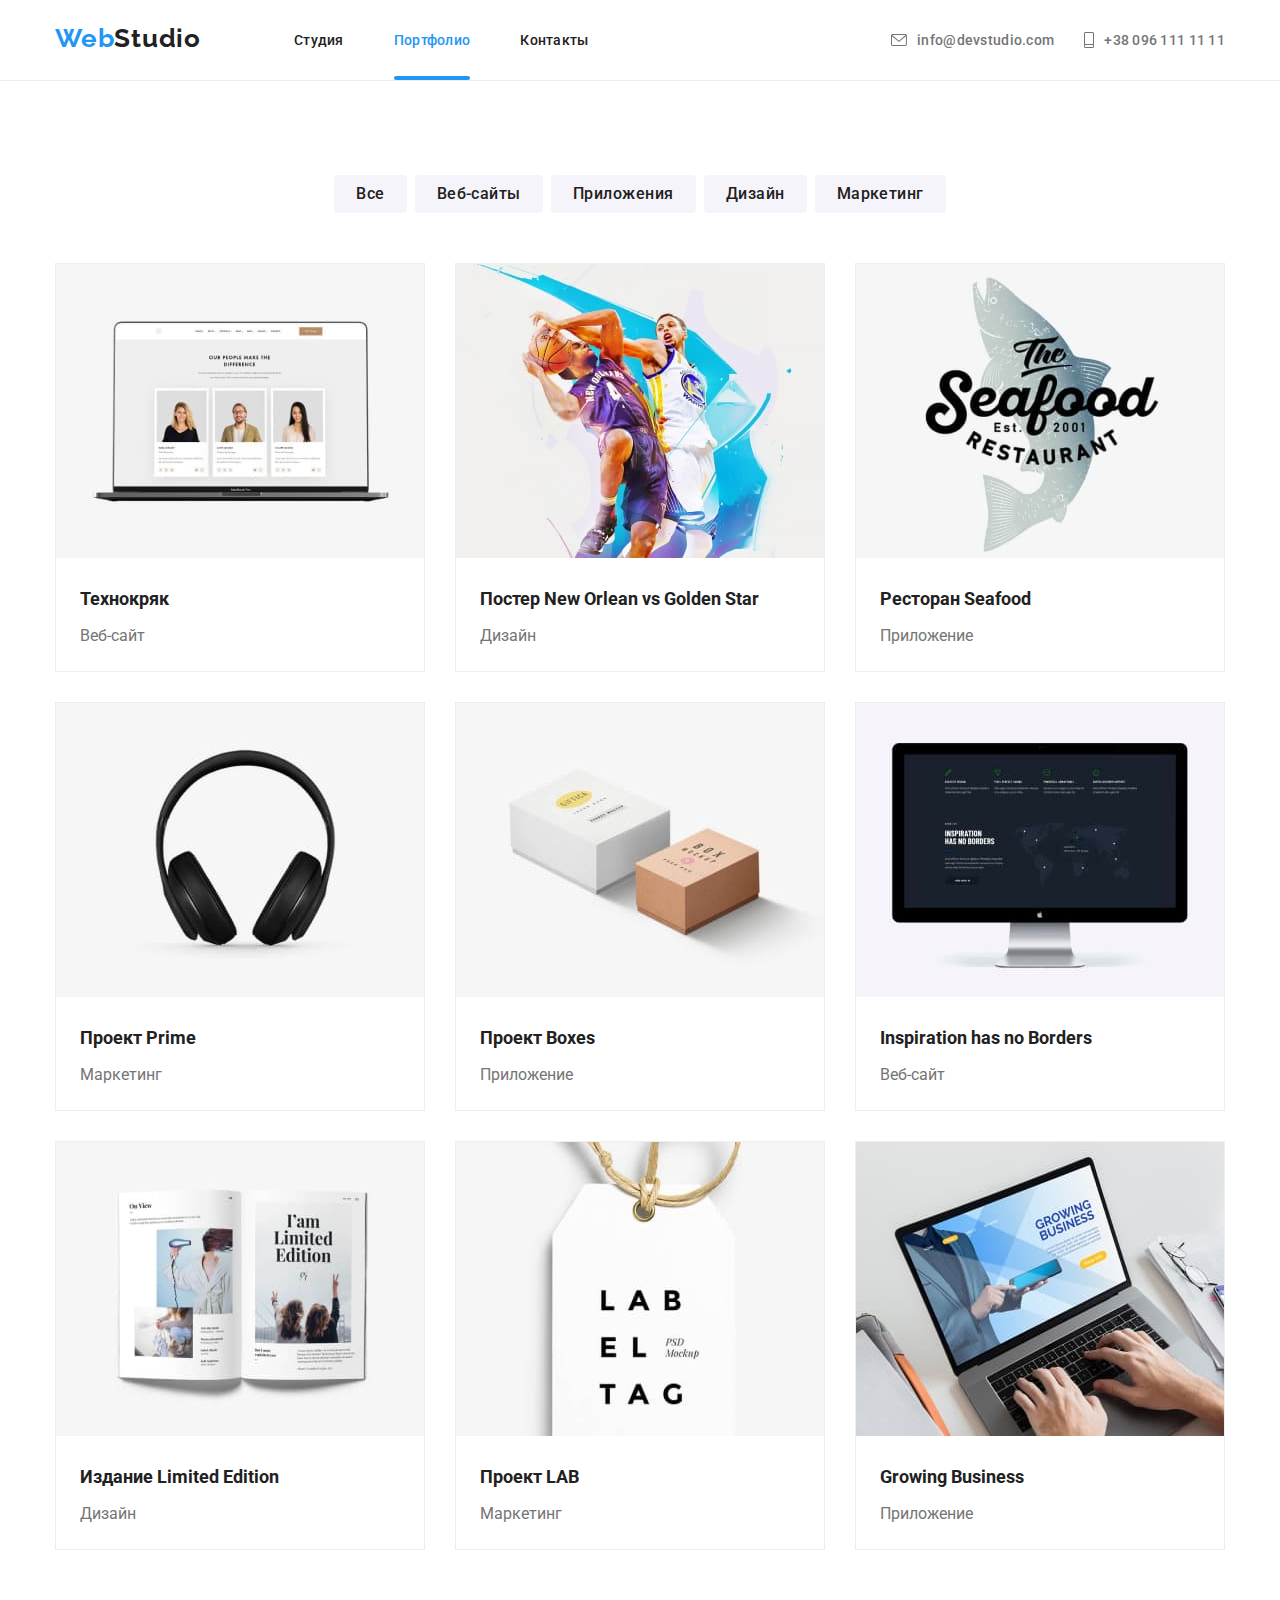
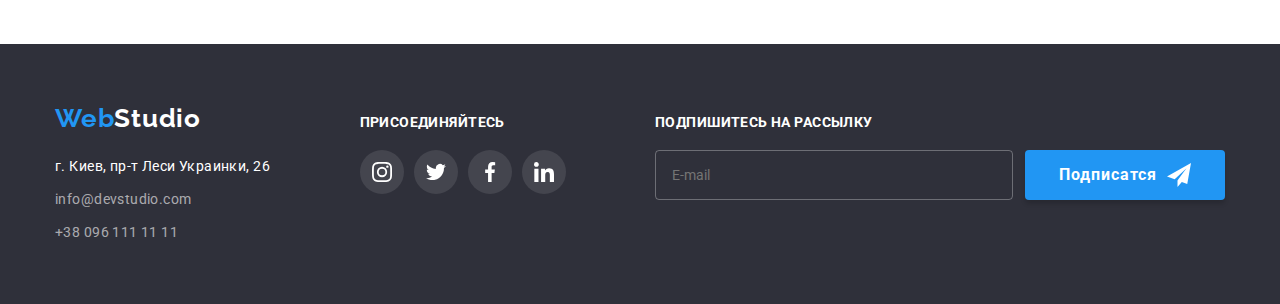
==== portfolio.html @ 7dc5dcf6 "добавлены файлы  предыдущего дз" ====
<!DOCTYPE html>
<html lang="ru">
  <head>
    <meta charset="UTF-8" />
    <meta name="viewport" content="width=device-width, initial-scale=1.0" />
    <title>Studia</title>
    <link
      rel="stylesheet"
      type="text/css"
      href="https://cdnjs.cloudflare.com/ajax/libs/modern-normalize/0.7.0/modern-normalize.min.css"
    />
    <link
      href="https://fonts.googleapis.com/css2?family=Raleway:wght@700&family=Roboto:wght@400;500;700;900&display=swap"
      rel="stylesheet"
    />
    <link rel="stylesheet" href="./css/main.min.css" />
  </head>

  <body>
    <!--Шапка-->
    <header class="page-header">
      <div class="conteiner flexbox">
        <nav class="navigation">
          <a href="./index.html" class="logo link"
            ><span class="logo__web">Web</span
            ><span class="logo__studio--black"></span>Studio</a
          >

          <ul class="list site-nav">
            <li class="site-nav__item">
              <a href="./index.html" class="site-nav__link link">Студия</a>
            </li>
            <li class="site-nav__item">
              <a href="./portfolio.html" class="site-nav__link link current"
                >Портфолио</a
              >
            </li>
            <li class="site-nav__item">
              <a href="" class="site-nav__link link">Контакты</a>
            </li>
          </ul>
        </nav>
        <ul class="list contacts">
          <li class="contacts__item email">
            <a href="mailto:info@devstudio.com" class="contacts__link link">
              <svg class="icon-email" width="16px" height="12px">
                <use href="./image/sprite.svg#icon-email"></use>
              </svg>
              info@devstudio.com</a
            >
          </li>
          <li class="contacts__item phone">
            <a href="tel:+380961111111" class="contacts__link link">
              <svg class="icon-phone" width="10px" height="16px">
                <use href="./image/sprite.svg#icon-phone"></use>
              </svg>
              +38 096 111 11 11</a
            >
          </li>
        </ul>
      </div>
    </header>

    <section class="our-projects">
      <div class="conteiner">
        <!--Кнопки сортировки проектов-->
        <ul class="list sort-btn">
          <li class="sort-btn__item">
            <button class="sort-btn__item-sort" type="button">Все</button>
          </li>
          <li class="sort-btn__item">
            <button class="sort-btn__item-sort" type="button">Веб-сайты</button>
          </li>
          <li class="sort-btn__item">
            <button class="sort-btn__item-sort" type="button">
              Приложения
            </button>
          </li>
          <li class="sort-btn__item">
            <button class="sort-btn__item-sort" type="button">Дизайн</button>
          </li>
          <li class="sort-btn__item">
            <button class="sort-btn__item-sort" type="button">Маркетинг</button>
          </li>
        </ul>

        <h1 class="visualy-hidden">Список проектов</h1>
        <!-- СКРЫТЬ -->

        <!-- Проекты-->
        <ul class="list projects">
          <li class="projects__item">
            <a href="" class="projects__link link">
              <div class="box">
                <img src="./image/tecnokrak.jpg" alt="Технокряк" width="370" />
                <div class="overlay">
                  <p>
                    Технокряк это современная площадка распространения
                    коронавируса. Компании используют эту платформу для
                    цифрового шпионажа и атак на защищённые сервера конкурентов.
                  </p>
                </div>
              </div>
              <div class="projects__text">
                <h3 class="projects__title">Технокряк</h3>
                <p class="projects__position">Веб-сайт</p>
              </div>
            </a>
          </li>

          <li class="projects__item">
            <a href="" class="projects__link link">
              <div class="box">
                <img
                  src="./image/new-orlean-poster.jpg"
                  alt="Постер New Orlean vs Golden Star"
                  width="370"
                />
                <div class="overlay">
                  <p>
                    Технокряк это современная площадка распространения
                    коронавируса. Компании используют эту платформу для
                    цифрового шпионажа и атак на защищённые сервера конкурентов.
                  </p>
                </div>
              </div>
              <div class="projects__text">
                <h3 class="projects__title">
                  Постер New Orlean vs Golden Star
                </h3>
                <p class="projects__position">Дизайн</p>
              </div>
            </a>
          </li>

          <li class="projects__item">
            <a href="" class="projects__link link">
              <div class="box">
                <img
                  src="./image/seafood.jpg"
                  alt="Ресторан Seafood"
                  width="370"
                />
                <div class="overlay">
                  <p>
                    Технокряк это современная площадка распространения
                    коронавируса. Компании используют эту платформу для
                    цифрового шпионажа и атак на защищённые сервера конкурентов.
                  </p>
                </div>
              </div>
              <div class="projects__text">
                <h3 class="projects__title">Ресторан Seafood</h3>
                <p class="projects__position">Приложение</p>
              </div>
            </a>
          </li>

          <li class="projects__item">
            <a href="" class="projects__link link">
              <div class="box">
                <img
                  src="./image/project-prime.jpg"
                  alt="Проект Prime"
                  width="370"
                />
                <div class="overlay">
                  <p>
                    Технокряк это современная площадка распространения
                    коронавируса. Компании используют эту платформу для
                    цифрового шпионажа и атак на защищённые сервера конкурентов.
                  </p>
                </div>
              </div>
              <div class="projects__text">
                <h3 class="projects__title">Проект Prime</h3>
                <p class="projects__position">Маркетинг</p>
              </div>
            </a>
          </li>

          <li class="projects__item">
            <a href="" class="projects__link link">
              <div class="box">
                <img
                  src="./image/project-boxes.jpg"
                  alt="Проект Boxes"
                  width="370"
                />
                <div class="overlay">
                  <p>
                    Технокряк это современная площадка распространения
                    коронавируса. Компании используют эту платформу для
                    цифрового шпионажа и атак на защищённые сервера конкурентов.
                  </p>
                </div>
              </div>
              <div class="projects__text">
                <h3 class="projects__title">Проект Boxes</h3>
                <p class="projects__position">Приложение</p>
              </div>
            </a>
          </li>

          <li class="projects__item">
            <a href="" class="projects__link link">
              <div class="box">
                <img
                  src="./image/web-site-no-borders.jpg"
                  alt="Inspiration has no Borders"
                  width="370"
                />
                <div class="overlay">
                  <p>
                    Технокряк это современная площадка распространения
                    коронавируса. Компании используют эту платформу для
                    цифрового шпионажа и атак на защищённые сервера конкурентов.
                  </p>
                </div>
              </div>
              <div class="projects__text">
                <h3 class="projects__title">Inspiration has no Borders</h3>
                <p class="projects__position">Веб-сайт</p>
              </div>
            </a>
          </li>

          <li class="projects__item">
            <a href="" class="projects__link link">
              <div class="box">
                <img
                  src="./image/limited-idition.jpg"
                  alt="Издание Limited Edition"
                  width="370"
                />
                <div class="overlay">
                  <p>
                    Технокряк это современная площадка распространения
                    коронавируса. Компании используют эту платформу для
                    цифрового шпионажа и атак на защищённые сервера конкурентов.
                  </p>
                </div>
              </div>
              <div class="projects__text">
                <h3 class="projects__title">Издание Limited Edition</h3>
                <p class="projects__position">Дизайн</p>
              </div>
            </a>
          </li>

          <li class="projects__item">
            <a href="" class="projects__link link">
              <div class="box">
                <img
                  src="./image/project-lab.jpg"
                  alt="Проект LAB"
                  width="370"
                />
                <div class="overlay">
                  <p>
                    Технокряк это современная площадка распространения
                    коронавируса. Компании используют эту платформу для
                    цифрового шпионажа и атак на защищённые сервера конкурентов.
                  </p>
                </div>
              </div>
              <div class="projects__text">
                <h3 class="projects__title">Проект LAB</h3>
                <p class="projects__position">Маркетинг</p>
              </div>
            </a>
          </li>

          <li class="projects__item">
            <a href="" class="projects__link link">
              <div class="box">
                <img
                  src="./image/growing-business.jpg"
                  alt="Growing Business"
                  width="370"
                />
                <div class="overlay">
                  <p>
                    Технокряк это современная площадка распространения
                    коронавируса. Компании используют эту платформу для
                    цифрового шпионажа и атак на защищённые сервера конкурентов.
                  </p>
                </div>
              </div>
              <div class="projects__text">
                <h3 class="projects__title">Growing Business</h3>
                <p class="projects__position">Приложение</p>
              </div>
            </a>
          </li>
        </ul>
      </div>
    </section>
    <!-- Подвал-->
    <footer class="page-footer">
      <div class="conteiner flexbox">
        <div class="footer-info">
          <a href="./index.html" class="logo link"
            ><span class="logo__web">Web</span
            ><span class="logo__studio--white">Studio</span></a
          >

          <address class="address">
            <span class="address__item">г. Киев, пр-т Леси Украинки, 26</span>
          </address>

          <ul class="list contacts--footer">
            <li class="contacts__item--footer email">
              <a
                href="mailto:info@devstudio.com"
                class="contacts__link--footer link"
              >
                info@devstudio.com</a
              >
            </li>
            <li class="contacts__item--footer phone">
              <a href="tel:+380961111111" class="contacts__link--footer link">
                +38 096 111 11 11</a
              >
            </li>
          </ul>
        </div>
        <div class="join-in">
          <p class="join-in__title">ПРИСОЕДИНЯЙТЕСЬ</p>
          <ul class="list social-networks--footer">
            <li class="social-networks__icon--footer">
              <a class="link social-networks__link--footer" href="">
                <svg class="network-icon--footer" width="20px" height="20px">
                  <use href="./image/sprite.svg#icon-instagram"></use>
                </svg>
              </a>
            </li>
            <li class="social-networks__icon--footer">
              <a class="link social-networks__link--footer" href="">
                <svg class="network-icon--footer" width="20px" height="20px">
                  <use href="./image/sprite.svg#icon-twitter"></use>
                </svg>
              </a>
            </li>
            <li class="social-networks__icon--footer">
              <a class="link social-networks__link--footer" href="">
                <svg class="network-icon--footer" width="20px" height="20px">
                  <use href="./image/sprite.svg#icon-facebook"></use>
                </svg>
              </a>
            </li>
            <li class="social-networks__icon--footer">
              <a class="link social-networks__link--footer" href="">
                <svg class="network-icon--footer" width="20px" height="20px">
                  <use href="./image/sprite.svg#icon-linkedin"></use>
                </svg>
              </a>
            </li>
          </ul>
        </div>
        <div class="subscribe">
          <label for="subscribe" class="subscribe__title"
            >ПОДПИШИТЕСЬ НА РАССЫЛКУ</label
          >
          <form class="subscribe__form" action="#">
            <input
              class="subscribe__input"
              type="email"
              name="mail"
              id="subscribe"
              placeholder="E-mail"
            />
            <button class="subscribe__btn">
              Подписатся
              <img
                class="subscribe__send-icon"
                src="./image/icon-send.svg"
                alt="Отправить"
              />
            </button>
          </form>
        </div>
      </div>
    </footer>
  </body>
</html>
---- css/main.min.css ----
body{color:#757575;font-family:Roboto;font-style:normal;font-weight:normal;font-size:14px}.list{list-style-type:none;margin:0px;padding:0px}.link{text-decoration:none;padding:0;margin:0}textarea{resize:none}.visualy-hidden{position:absolute;clip:rect(0 0 0 0);width:1px;height:1px;margin:-1px}.conteiner{margin:0 auto;padding:0 15px;width:1200px}.flexbox{display:flex}header{border-bottom:1px solid #ececec;background-color:#fff}.site-nav__item .current{color:#2196f3}.logo{margin-right:93px;padding-top:24px;padding-bottom:25px;color:#212121;font-family:Raleway;font-style:normal;font-weight:bold;font-size:26px;letter-spacing:0.03em}.logo__web{color:#2196f3}.logo__studio--black{color:#212121}.logo__studio--white{color:#fff}.navigation{display:flex;margin-right:auto}.site-nav{display:flex}.site-nav__item:not(:last-child){margin-right:50px}.site-nav__link{display:block;padding:32px 0px;color:#212121;font-style:normal;font-weight:500;font-size:14px;letter-spacing:0.02em;transition-property:color;transition-duration:250ms;transition-timing-function:cubic-bezier(0.4, 0, 0.2, 1)}.site-nav__link:hover,.site-nav__link:focus,.site-nav__link .logo:focus{color:#2196f3}.site-nav__item{position:relative}.site-nav .current::after{content:'';position:absolute;bottom:0;right:0;left:0;height:4px;border-radius:2px;background-color:#2196f3}.contacts{display:flex}.contacts__item:not(:last-child){margin-right:30px}.contacts__link{display:flex;align-items:center;padding:32px 0px;color:#757575;font-style:normal;font-weight:500;letter-spacing:0.02em;transition-property:color;transition-duration:250ms;transition-timing-function:cubic-bezier(0.4, 0, 0.2, 1)}.contacts__link:hover,.contacts__link:focus{color:#2196f3}.icon-phone{margin-right:10px;fill:#757575;transition-property:fill;transition-duration:250ms;transition-timing-function:cubic-bezier(0.4, 0, 0.2, 1)}.icon-email{margin-right:10px;fill:#757575;transition-property:fill;transition-duration:250ms;transition-timing-function:cubic-bezier(0.4, 0, 0.2, 1)}.email:hover .icon-email,.contacts__link:focus .icon-email{fill:#2196f3}.phone:hover .icon-phone,.contacts__link:focus .icon-phone{fill:#2196f3}.hero{display:flex;flex-direction:column;justify-content:center;align-items:center;text-align:center;height:600px;margin:0 auto;margin-bottom:94px;color:#fff;background-color:#2f303a;background-image:linear-gradient(rgba(47,48,58,0.4), rgba(47,48,58,0.4)),url(../image/backgraund.jpg);background-repeat:no-repeat;background-position:center;font-style:normal;font-weight:900;font-size:44px}.hero__title{margin:0px;margin-bottom:30px}.btn{display:inline-block;padding:10px 32px;border:0;box-shadow:0px 4px 4px rgba(0,0,0,0.15);border-radius:4px;color:#fff;background-color:#2196f3;font-style:normal;font-weight:bold;font-size:16px;line-height:30px;cursor:pointer}.features{display:flex;margin:0;padding:0}.features__item:not(:last-child){margin-right:30px}.features__title{margin:0;margin-bottom:10px;color:#212121;font-style:normal;font-weight:bold;font-size:14px}.features__text{margin:0px;width:270px}.features__item::before{display:block;content:'';margin-bottom:30px;height:120px;border-radius:4px;background-color:#f5f4fa;background-repeat:no-repeat;background-position:50% 50%;background-size:70px}.features__item:nth-child(1)::before{background-image:url(../image/antenna.svg)}.features__item:nth-child(2)::before{background-image:url(../image/clock.svg)}.features__item:nth-child(3)::before{background-image:url(../image/astronaut.svg)}.features__item:nth-child(4)::before{background-image:url(../image/diagram.svg)}.doing{padding:94px 0px;justify-content:center}.doing__list{display:flex}.doing__title{margin:0px;margin-bottom:50px;text-align:center;color:#212121;font-style:normal;font-weight:bold;font-size:36px}.doing__item:not(:last-child){margin-right:30px}.doing__item{position:relative}.doing__list div{position:absolute;margin:0;display:flex;align-items:center;justify-content:center;width:100%;height:70px;bottom:3px;background-color:rgba(47,48,58,0.8)}.doing__text{padding:0;margin:0;color:#fff;font-weight:bold;font-size:14px;line-height:16px;letter-spacing:0.03em}.our-team{padding:94px 0px;background-color:#f5f4fa}.our-team__list{display:flex}.our-team__item:not(:last-child){margin-right:30px}.our-team__title{margin:0;margin-bottom:50px;text-align:center;color:#212121;font-style:normal;font-weight:bold;font-size:36px}.team-name{color:#212121;font-style:normal;font-weight:500;font-size:16px}.our-team__item{width:270px;box-shadow:0px 1px 3px rgba(0,0,0,0.12),0px 1px 1px rgba(0,0,0,0.14),0px 2px 1px rgba(0,0,0,0.2);border-radius:0px 0px 4px 4px}.our-team__name{margin:0;margin-top:30px;text-align:center;color:#212121;font-family:Roboto;font-style:normal;font-weight:500;font-size:16px}.our-team__item .position{margin:0;margin-top:10px;margin-bottom:16px;text-align:center;font-style:normal;font-weight:normal;font-size:16px}.social-networks{display:flex;justify-content:center;padding:0;margin:0;margin-bottom:30px}.social-networks__link{display:flex;align-items:center;justify-content:center;padding:0;margin:0;width:44px;height:44px;border-radius:50%;fill:#afb1b8;transition-property:all;transition-duration:250ms;transition-timing-function:cubic-bezier(0.4, 0, 0.2, 1)}.social-networks__link:hover,.social-networks__link:focus{background-color:#2196f3}.social-networks__icon:not(:last-child){margin-right:10px}.network-icon{display:flex;align-items:center}.social-networks__link:hover .network-icon,.social-networks__link:focus .network-icon{fill:#fff;transition-property:all;transition-duration:250ms;transition-timing-function:cubic-bezier(0.4, 0, 0.2, 1)}.our-clients{padding:94px 0px}.our-clients__title{margin:0;margin-bottom:50px;text-align:center;color:#212121;font-style:normal;font-weight:bold;font-size:36px}.our-clients__link{display:flex;align-items:center;justify-content:center;padding:0;margin:0;width:170px;height:90px;border:1px solid #afb1b8;border-radius:4px;transition-property:all;transition-duration:250ms;transition-timing-function:cubic-bezier(0.4, 0, 0.2, 1)}.our-clients__link:hover,.our-clients__link:focus{border-color:#2196f3}.our-clients__item:not(:last-child){margin-right:30px}.our-clients__icon{fill:#afb1b8;transition-property:fill;transition-duration:250ms;transition-timing-function:cubic-bezier(0.4, 0, 0.2, 1)}.our-clients__link:hover .our-clients__icon,.our-clients__link:focus .our-clients__icon{fill:#2196f3}footer{padding:0;padding-top:60px;padding-bottom:60px;background-color:#2f303a}.footer-info{align-self:baseline}.page-footer .conteiner .logo{padding:0;margin:0}.address{margin-top:20px}.address__item{display:inline-block;padding:0;margin:0;color:#fff;line-height:24px;letter-spacing:0.03em}.address{margin-top:20px}.address__item{display:inline-block;padding:0;margin:0;color:#fff;font-style:normal;line-height:24px;letter-spacing:0.03em}.contacts--footer{margin-top:9px}.contacts__item--footer:not(:first-child){margin-top:9px}.contacts__link--footer{display:inline-block;color:rgba(255,255,255,0.6);font-size:14px;line-height:24px;letter-spacing:0.03em;transition-property:color;transition-duration:250ms;transition-timing-function:cubic-bezier(0.4, 0, 0.2, 1)}.contacts__link--footer:hover,.contacts__link--footer:focus{color:#2196f3}footer .join-in{padding:0;margin:0;align-self:baseline;margin-left:auto;margin-right:auto}.join-in__title{padding:0;margin:0;margin-bottom:20px;color:#fff;font-family:Roboto;font-style:normal;font-weight:bold;font-size:14px;line-height:16px;letter-spacing:0.03em;text-transform:uppercase}.social-networks--footer{display:flex;padding:0;margin:0}.network-icon--footer{fill:#fff}.social-networks__icon--footer:not(:last-child){margin-right:10px}.social-networks__link--footer{display:flex;align-items:center;justify-content:center;padding:0;margin:0;width:44px;height:44px;border-radius:50%;background-color:rgba(255,255,255,0.1);transition-property:all;transition-duration:250ms;transition-timing-function:cubic-bezier(0.4, 0, 0.2, 1)}.social-networks__link--footer:hover,.social-networks__link--footer:focus{background-color:#2196f3}.subscribe{padding:0;margin:0;align-self:baseline}.subscribe__title{display:inline-block;padding:0;margin:0;margin-bottom:20px;color:#fff;font-family:Roboto;font-style:normal;font-weight:bold;font-size:14px;line-height:16px;letter-spacing:0.03em;text-transform:uppercase}.subscribe__form{display:flex;padding:0;margin:0}.subscribe__input::placeholder{margin-left:16px}.subscribe__input{padding-left:16px;width:358px;height:50px;border:1px solid rgba(255,255,255,0.3);box-sizing:border-box;border-radius:4px;background:transparent;color:#fff}.subscribe__btn{display:flex;align-items:center;justify-content:center;margin-left:12px;width:200px;height:50px;box-shadow:0px 4px 4px rgba(0,0,0,0.15);border:0;border-radius:4px;background:#2196f3;color:#fff;font-style:normal;font-weight:bold;font-size:16px;line-height:30px;letter-spacing:0.06em;cursor:pointer}.subscribe__send-icon{padding:0;margin:0;margin-left:10px;width:24px;height:24px;fill:#fff}.backdrop{position:fixed;top:0;left:0;width:100%;height:100%;background-color:rgba(0,0,0,0.7);opacity:1;transition:opacity 250ms cubic-bezier(0.4, 0, 0.2, 1)}.is-hidden{opacity:0;pointer-events:none}.modal{position:absolute;top:50%;left:50%;width:528px;height:581px;background-color:#fff;transform:translate(-50%, -50%) scale(1);transition:transform 250ms cubic-bezier(0.4, 0, 0.2, 1)}.modal__closebtn{position:absolute;top:8px;right:8px;width:30px;height:30px;border:1px solid rgba(0,0,0,0.1);border-radius:50%;fill:#212121;background-color:#fff;cursor:pointer;transition:all 250ms cubic-bezier(0.4, 0, 0.2, 1)}.modal__closebtn:hover{color:#2196f3}.form{padding:40px;margin-right:auto;margin-left:auto;text-align:center}.form__title{text-align:center;padding:0;margin:0;color:#212121;font-weight:bold;font-size:20px;line-height:23px;letter-spacing:0.03em}.form-field{position:relative;text-align:left}.form-field__label{display:inline-block;margin-top:10px;margin-bottom:4px;font-size:12px;line-height:14px;letter-spacing:0.01em}.form-field__input{width:100%;height:40px;padding-left:42px;border:1px solid rgba(33,33,33,0.2);border-radius:4px;background-color:transparent;font-size:16px;transition:all 250ms cubic-bezier(0.4, 0, 0.2, 1)}.form-icon{position:absolute;bottom:calc(50% - 21px);left:14px;transition:all 250ms cubic-bezier(0.4, 0, 0.2, 1)}.form-field__input:focus{border-color:#2196f3;outline:none}.form-field__input:focus+.form-icon{fill:#2196f3}.comment{height:120px;width:100%;padding:12px 16px;font-size:14px;line-height:16px;letter-spacing:0.01em}.comment::placeholder{color:rgba(117,117,117,0.5)}.comment:focus{outline:none}.checkbox-field{margin-top:20px;display:flex;justify-content:center}.checkbox{display:inline-block;cursor:pointer}.checkbox-field__icon{display:inline-block;width:16px;height:15px;margin-right:7px;border:solid 2px #212121;border-radius:2px;cursor:pointer}.checkbox:checked+.checkbox-field__icon{background-image:url(../image/icon-check.svg);background-color:#2196f3;border-color:#2196f3;background-size:contain;background-origin:border-box}.checkbox-field__text{display:flex;align-items:center;color:#757575;font-size:14px;letter-spacing:0.03em;cursor:pointer}.checkbox__link{border-bottom:solid 1px #2196f3;margin-left:5px;color:#2196f3;line-height:0.85}.modal__btn-submit{margin-top:30px;margin-left:auto;margin-right:auto}.our-projects{margin:0px auto;padding:94px 0px}.sort-btn{justify-content:center;display:flex}.sort-btn__item-sort{padding:6px 22px;display:inline-block;border:0;border-radius:4px;color:#212121;background-color:#f5f4fa;cursor:pointer;font-style:normal;font-weight:500;font-size:16px;line-height:26px;letter-spacing:0.03em;transition-property:all;transition-duration:250ms;transition-timing-function:cubic-bezier(0.4, 0, 0.2, 1)}.sort-btn__item-sort:hover,.sort-btn__item-sort:focus{box-shadow:0px 3px 1px rgba(0,0,0,0.1),0px 1px 2px rgba(0,0,0,0.08),0px 2px 2px rgba(0,0,0,0.12);border-radius:4px;outline:none;color:#fff;background-color:#2196f3}.sort-btn__item:not(:last-child){margin-right:8px}.projects{display:flex;flex-wrap:wrap;margin-top:50px}.projects .box{position:relative;overflow:hidden}.projects__item{display:block;margin-right:30px;margin-bottom:30px;max-width:370px;border:1px solid #eeeeee;transition-property:all;transition-duration:250ms;transition-timing-function:cubic-bezier(0.4, 0, 0.2, 1)}.projects__item:hover{box-shadow:0px 1px 1px rgba(0,0,0,0.12),0px 4px 4px rgba(0,0,0,0.06),1px 4px 6px rgba(0,0,0,0.16)}.projects__item:nth-child(3n){margin-right:0px}.projects__item:nth-last-child(-n+3){margin-bottom:0}.projects__item:hover .overlay,.projects__item:focus .overlay{transform:translatey(0)}.projects__title{margin:0;margin-bottom:4px;color:#212121;font-style:normal;font-weight:bold;font-size:18px;line-height:36px}.projects__position{margin:0;color:#757575;font-style:normal;font-weight:normal;font-size:16px;line-height:30px}.projects__text{padding-top:20px;padding-bottom:20px;padding-left:24px}.overlay{position:absolute;display:flex;align-items:center;padding:0 24px;top:0;left:0;width:100%;height:100%;background-color:rgba(33,150,243,0.9);transform:translatey(100%);transition-property:all;transition-duration:250ms;transition-timing-function:cubic-bezier(0.4, 0, 0.2, 1)}.overlay>p{display:flex;padding:0;margin:0;color:#fff;font-style:normal;font-weight:normal;font-size:18px;line-height:28px;letter-spacing:0.03em}.overlay code{display:inline-block;padding:2px 4px;border-radius:2px;background-color:#fff;color:#2a2a2a}
/*# sourceMappingURL=main.min.css.map */
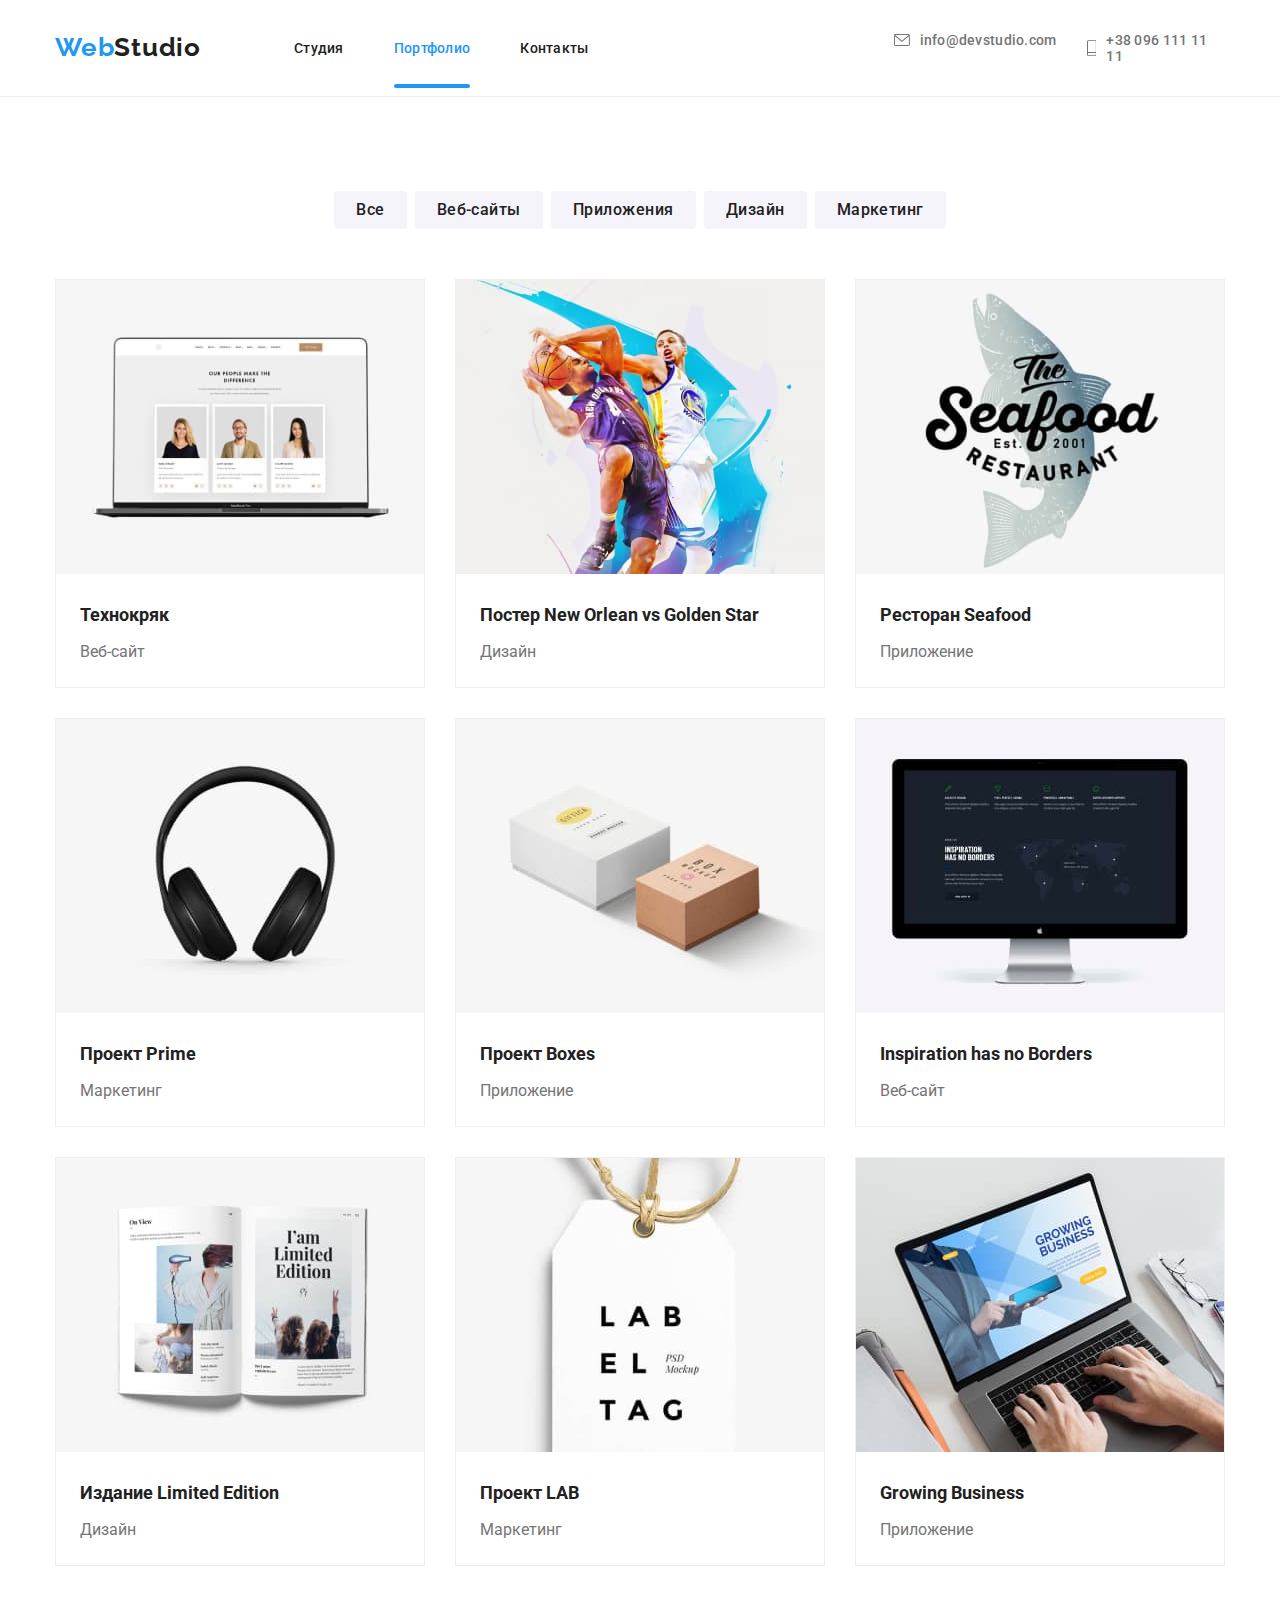
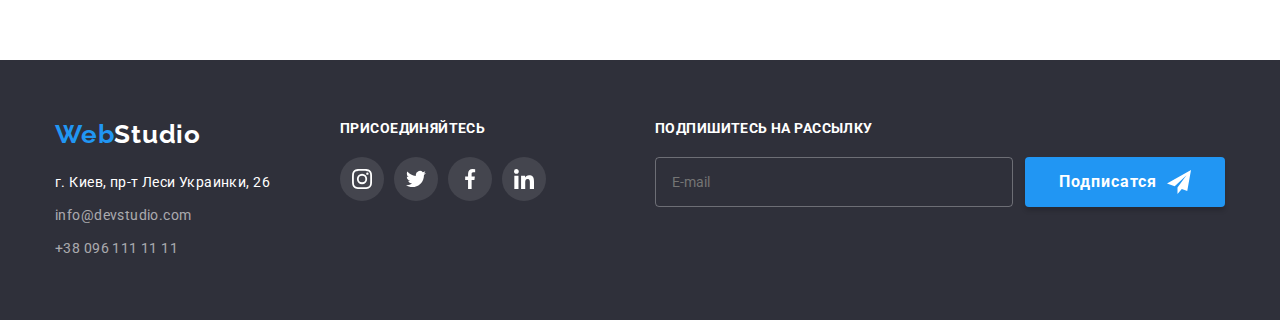
==== commit 215a47ae: "адаптиваная верстка" ====
--- a/portfolio.html
+++ b/portfolio.html
@@ -18,46 +18,68 @@
 
   <body>
     <!--Шапка-->
-    <header class="page-header">
-      <div class="conteiner flexbox">
-        <nav class="navigation">
-          <a href="./index.html" class="logo link"
-            ><span class="logo__web">Web</span
-            ><span class="logo__studio--black"></span>Studio</a
+    <header class="">
+      <div class="conteiner page-header">
+        <a href="./index.html" class="logo link"
+          ><span class="logo__web">Web</span
+          ><span class="logo__studio--black"></span>Studio</a
+        >
+        <button
+          type="button"
+          class="menu-button is-open"
+          aria-expanded="false"
+          data-menu-button
+        >
+          <svg
+            width="40"
+            height="40"
+            aria-label="Переключатель мобильного меню"
           >
-
-          <ul class="list site-nav">
-            <li class="site-nav__item">
-              <a href="./index.html" class="site-nav__link link">Студия</a>
-            </li>
-            <li class="site-nav__item">
-              <a href="./portfolio.html" class="site-nav__link link current"
-                >Портфолио</a
+            <use
+              class="icon-close"
+              href="./image/sprite.svg#icon-close-menu"
+            ></use>
+            <use
+              class="icon-menu"
+              href="./image/sprite.svg#icon-menu-btn"
+            ></use>
+          </svg>
+        </button>
+        <div class="menu-nav is-open" data-menu>
+          <nav class="navigation">
+            <ul class="list site-nav">
+              <li class="site-nav__item">
+                <a href="./index.html" class="site-nav__link link">Студия</a>
+              </li>
+              <li class="site-nav__item">
+                <a href="./portfolio.html" class="site-nav__link link current"
+                  >Портфолио</a
+                >
+              </li>
+              <li class="site-nav__item">
+                <a href="" class="site-nav__link link">Контакты</a>
+              </li>
+            </ul>
+          </nav>
+          <ul class="list contacts">
+            <li class="contacts__item email">
+              <a href="mailto:info@devstudio.com" class="contacts__link link">
+                <svg class="icon-email">
+                  <use href="./image/sprite.svg#icon-email"></use>
+                </svg>
+                info@devstudio.com</a
               >
             </li>
-            <li class="site-nav__item">
-              <a href="" class="site-nav__link link">Контакты</a>
+            <li class="contacts__item phone">
+              <a href="tel:+380961111111" class="contacts__link link">
+                <svg class="icon-phone">
+                  <use href="./image/sprite.svg#icon-phone"></use>
+                </svg>
+                +38 096 111 11 11</a
+              >
             </li>
           </ul>
-        </nav>
-        <ul class="list contacts">
-          <li class="contacts__item email">
-            <a href="mailto:info@devstudio.com" class="contacts__link link">
-              <svg class="icon-email" width="16px" height="12px">
-                <use href="./image/sprite.svg#icon-email"></use>
-              </svg>
-              info@devstudio.com</a
-            >
-          </li>
-          <li class="contacts__item phone">
-            <a href="tel:+380961111111" class="contacts__link link">
-              <svg class="icon-phone" width="10px" height="16px">
-                <use href="./image/sprite.svg#icon-phone"></use>
-              </svg>
-              +38 096 111 11 11</a
-            >
-          </li>
-        </ul>
+        </div>
       </div>
     </header>
 
@@ -298,70 +320,70 @@
     </section>
     <!-- Подвал-->
     <footer class="page-footer">
-      <div class="conteiner flexbox">
-        <div class="footer-info">
-          <a href="./index.html" class="logo link"
-            ><span class="logo__web">Web</span
-            ><span class="logo__studio--white">Studio</span></a
-          >
-
-          <address class="address">
-            <span class="address__item">г. Киев, пр-т Леси Украинки, 26</span>
-          </address>
-
-          <ul class="list contacts--footer">
-            <li class="contacts__item--footer email">
-              <a
-                href="mailto:info@devstudio.com"
-                class="contacts__link--footer link"
-              >
-                info@devstudio.com</a
-              >
-            </li>
-            <li class="contacts__item--footer phone">
-              <a href="tel:+380961111111" class="contacts__link--footer link">
-                +38 096 111 11 11</a
-              >
-            </li>
-          </ul>
-        </div>
-        <div class="join-in">
-          <p class="join-in__title">ПРИСОЕДИНЯЙТЕСЬ</p>
-          <ul class="list social-networks--footer">
-            <li class="social-networks__icon--footer">
-              <a class="link social-networks__link--footer" href="">
-                <svg class="network-icon--footer" width="20px" height="20px">
-                  <use href="./image/sprite.svg#icon-instagram"></use>
-                </svg>
-              </a>
-            </li>
-            <li class="social-networks__icon--footer">
-              <a class="link social-networks__link--footer" href="">
-                <svg class="network-icon--footer" width="20px" height="20px">
-                  <use href="./image/sprite.svg#icon-twitter"></use>
-                </svg>
-              </a>
-            </li>
-            <li class="social-networks__icon--footer">
-              <a class="link social-networks__link--footer" href="">
-                <svg class="network-icon--footer" width="20px" height="20px">
-                  <use href="./image/sprite.svg#icon-facebook"></use>
-                </svg>
-              </a>
-            </li>
-            <li class="social-networks__icon--footer">
-              <a class="link social-networks__link--footer" href="">
-                <svg class="network-icon--footer" width="20px" height="20px">
-                  <use href="./image/sprite.svg#icon-linkedin"></use>
-                </svg>
-              </a>
-            </li>
-          </ul>
+      <div class="conteiner footer">
+        <div class="flexbox-footer">
+          <div class="footer-info">
+            <a href="./index.html" class="logo link"
+              ><span class="logo__web">Web</span
+              ><span class="logo__studio--white">Studio</span></a
+            >
+
+            <address class="address">
+              <span class="address__item">г. Киев, пр-т Леси Украинки, 26</span>
+            </address>
+
+            <ul class="list contacts--footer">
+              <li class="contacts__item--footer email">
+                <a
+                  href="mailto:info@devstudio.com"
+                  class="contacts__link--footer link"
+                >
+                  info@devstudio.com</a
+                >
+              </li>
+              <li class="contacts__item--footer phone">
+                <a href="tel:+380961111111" class="contacts__link--footer link">
+                  +38 096 111 11 11</a
+                >
+              </li>
+            </ul>
+          </div>
+          <div class="join-in">
+            <p class="join-in__title">ПРИСОЕДИНЯЙТЕСЬ</p>
+            <ul class="list social-networks--footer">
+              <li class="social-networks__icon--footer">
+                <a class="link social-networks__link--footer" href="">
+                  <svg class="network-icon--footer" width="20px" height="20px">
+                    <use href="./image/sprite.svg#icon-instagram"></use>
+                  </svg>
+                </a>
+              </li>
+              <li class="social-networks__icon--footer">
+                <a class="link social-networks__link--footer" href="">
+                  <svg class="network-icon--footer" width="20px" height="20px">
+                    <use href="./image/sprite.svg#icon-twitter"></use>
+                  </svg>
+                </a>
+              </li>
+              <li class="social-networks__icon--footer">
+                <a class="link social-networks__link--footer" href="">
+                  <svg class="network-icon--footer" width="20px" height="20px">
+                    <use href="./image/sprite.svg#icon-facebook"></use>
+                  </svg>
+                </a>
+              </li>
+              <li class="social-networks__icon--footer">
+                <a class="link social-networks__link--footer" href="">
+                  <svg class="network-icon--footer" width="20px" height="20px">
+                    <use href="./image/sprite.svg#icon-linkedin"></use>
+                  </svg>
+                </a>
+              </li>
+            </ul>
+          </div>
         </div>
         <div class="subscribe">
-          <label for="subscribe" class="subscribe__title"
-            >ПОДПИШИТЕСЬ НА РАССЫЛКУ</label
-          >
+          <p class="subscribe__title">ПОДПИШИТЕСЬ НА РАССЫЛКУ</p>
           <form class="subscribe__form" action="#">
             <input
               class="subscribe__input"
@@ -382,5 +404,6 @@
         </div>
       </div>
     </footer>
+    <script src="./js/menu.js"></script>
   </body>
 </html>
--- a/css/main.min.css
+++ b/css/main.min.css
@@ -1,2 +1,2 @@
-body{color:#757575;font-family:Roboto;font-style:normal;font-weight:normal;font-size:14px}.list{list-style-type:none;margin:0px;padding:0px}.link{text-decoration:none;padding:0;margin:0}textarea{resize:none}.visualy-hidden{position:absolute;clip:rect(0 0 0 0);width:1px;height:1px;margin:-1px}.conteiner{margin:0 auto;padding:0 15px;width:1200px}.flexbox{display:flex}header{border-bottom:1px solid #ececec;background-color:#fff}.site-nav__item .current{color:#2196f3}.logo{margin-right:93px;padding-top:24px;padding-bottom:25px;color:#212121;font-family:Raleway;font-style:normal;font-weight:bold;font-size:26px;letter-spacing:0.03em}.logo__web{color:#2196f3}.logo__studio--black{color:#212121}.logo__studio--white{color:#fff}.navigation{display:flex;margin-right:auto}.site-nav{display:flex}.site-nav__item:not(:last-child){margin-right:50px}.site-nav__link{display:block;padding:32px 0px;color:#212121;font-style:normal;font-weight:500;font-size:14px;letter-spacing:0.02em;transition-property:color;transition-duration:250ms;transition-timing-function:cubic-bezier(0.4, 0, 0.2, 1)}.site-nav__link:hover,.site-nav__link:focus,.site-nav__link .logo:focus{color:#2196f3}.site-nav__item{position:relative}.site-nav .current::after{content:'';position:absolute;bottom:0;right:0;left:0;height:4px;border-radius:2px;background-color:#2196f3}.contacts{display:flex}.contacts__item:not(:last-child){margin-right:30px}.contacts__link{display:flex;align-items:center;padding:32px 0px;color:#757575;font-style:normal;font-weight:500;letter-spacing:0.02em;transition-property:color;transition-duration:250ms;transition-timing-function:cubic-bezier(0.4, 0, 0.2, 1)}.contacts__link:hover,.contacts__link:focus{color:#2196f3}.icon-phone{margin-right:10px;fill:#757575;transition-property:fill;transition-duration:250ms;transition-timing-function:cubic-bezier(0.4, 0, 0.2, 1)}.icon-email{margin-right:10px;fill:#757575;transition-property:fill;transition-duration:250ms;transition-timing-function:cubic-bezier(0.4, 0, 0.2, 1)}.email:hover .icon-email,.contacts__link:focus .icon-email{fill:#2196f3}.phone:hover .icon-phone,.contacts__link:focus .icon-phone{fill:#2196f3}.hero{display:flex;flex-direction:column;justify-content:center;align-items:center;text-align:center;height:600px;margin:0 auto;margin-bottom:94px;color:#fff;background-color:#2f303a;background-image:linear-gradient(rgba(47,48,58,0.4), rgba(47,48,58,0.4)),url(../image/backgraund.jpg);background-repeat:no-repeat;background-position:center;font-style:normal;font-weight:900;font-size:44px}.hero__title{margin:0px;margin-bottom:30px}.btn{display:inline-block;padding:10px 32px;border:0;box-shadow:0px 4px 4px rgba(0,0,0,0.15);border-radius:4px;color:#fff;background-color:#2196f3;font-style:normal;font-weight:bold;font-size:16px;line-height:30px;cursor:pointer}.features{display:flex;margin:0;padding:0}.features__item:not(:last-child){margin-right:30px}.features__title{margin:0;margin-bottom:10px;color:#212121;font-style:normal;font-weight:bold;font-size:14px}.features__text{margin:0px;width:270px}.features__item::before{display:block;content:'';margin-bottom:30px;height:120px;border-radius:4px;background-color:#f5f4fa;background-repeat:no-repeat;background-position:50% 50%;background-size:70px}.features__item:nth-child(1)::before{background-image:url(../image/antenna.svg)}.features__item:nth-child(2)::before{background-image:url(../image/clock.svg)}.features__item:nth-child(3)::before{background-image:url(../image/astronaut.svg)}.features__item:nth-child(4)::before{background-image:url(../image/diagram.svg)}.doing{padding:94px 0px;justify-content:center}.doing__list{display:flex}.doing__title{margin:0px;margin-bottom:50px;text-align:center;color:#212121;font-style:normal;font-weight:bold;font-size:36px}.doing__item:not(:last-child){margin-right:30px}.doing__item{position:relative}.doing__list div{position:absolute;margin:0;display:flex;align-items:center;justify-content:center;width:100%;height:70px;bottom:3px;background-color:rgba(47,48,58,0.8)}.doing__text{padding:0;margin:0;color:#fff;font-weight:bold;font-size:14px;line-height:16px;letter-spacing:0.03em}.our-team{padding:94px 0px;background-color:#f5f4fa}.our-team__list{display:flex}.our-team__item:not(:last-child){margin-right:30px}.our-team__title{margin:0;margin-bottom:50px;text-align:center;color:#212121;font-style:normal;font-weight:bold;font-size:36px}.team-name{color:#212121;font-style:normal;font-weight:500;font-size:16px}.our-team__item{width:270px;box-shadow:0px 1px 3px rgba(0,0,0,0.12),0px 1px 1px rgba(0,0,0,0.14),0px 2px 1px rgba(0,0,0,0.2);border-radius:0px 0px 4px 4px}.our-team__name{margin:0;margin-top:30px;text-align:center;color:#212121;font-family:Roboto;font-style:normal;font-weight:500;font-size:16px}.our-team__item .position{margin:0;margin-top:10px;margin-bottom:16px;text-align:center;font-style:normal;font-weight:normal;font-size:16px}.social-networks{display:flex;justify-content:center;padding:0;margin:0;margin-bottom:30px}.social-networks__link{display:flex;align-items:center;justify-content:center;padding:0;margin:0;width:44px;height:44px;border-radius:50%;fill:#afb1b8;transition-property:all;transition-duration:250ms;transition-timing-function:cubic-bezier(0.4, 0, 0.2, 1)}.social-networks__link:hover,.social-networks__link:focus{background-color:#2196f3}.social-networks__icon:not(:last-child){margin-right:10px}.network-icon{display:flex;align-items:center}.social-networks__link:hover .network-icon,.social-networks__link:focus .network-icon{fill:#fff;transition-property:all;transition-duration:250ms;transition-timing-function:cubic-bezier(0.4, 0, 0.2, 1)}.our-clients{padding:94px 0px}.our-clients__title{margin:0;margin-bottom:50px;text-align:center;color:#212121;font-style:normal;font-weight:bold;font-size:36px}.our-clients__link{display:flex;align-items:center;justify-content:center;padding:0;margin:0;width:170px;height:90px;border:1px solid #afb1b8;border-radius:4px;transition-property:all;transition-duration:250ms;transition-timing-function:cubic-bezier(0.4, 0, 0.2, 1)}.our-clients__link:hover,.our-clients__link:focus{border-color:#2196f3}.our-clients__item:not(:last-child){margin-right:30px}.our-clients__icon{fill:#afb1b8;transition-property:fill;transition-duration:250ms;transition-timing-function:cubic-bezier(0.4, 0, 0.2, 1)}.our-clients__link:hover .our-clients__icon,.our-clients__link:focus .our-clients__icon{fill:#2196f3}footer{padding:0;padding-top:60px;padding-bottom:60px;background-color:#2f303a}.footer-info{align-self:baseline}.page-footer .conteiner .logo{padding:0;margin:0}.address{margin-top:20px}.address__item{display:inline-block;padding:0;margin:0;color:#fff;line-height:24px;letter-spacing:0.03em}.address{margin-top:20px}.address__item{display:inline-block;padding:0;margin:0;color:#fff;font-style:normal;line-height:24px;letter-spacing:0.03em}.contacts--footer{margin-top:9px}.contacts__item--footer:not(:first-child){margin-top:9px}.contacts__link--footer{display:inline-block;color:rgba(255,255,255,0.6);font-size:14px;line-height:24px;letter-spacing:0.03em;transition-property:color;transition-duration:250ms;transition-timing-function:cubic-bezier(0.4, 0, 0.2, 1)}.contacts__link--footer:hover,.contacts__link--footer:focus{color:#2196f3}footer .join-in{padding:0;margin:0;align-self:baseline;margin-left:auto;margin-right:auto}.join-in__title{padding:0;margin:0;margin-bottom:20px;color:#fff;font-family:Roboto;font-style:normal;font-weight:bold;font-size:14px;line-height:16px;letter-spacing:0.03em;text-transform:uppercase}.social-networks--footer{display:flex;padding:0;margin:0}.network-icon--footer{fill:#fff}.social-networks__icon--footer:not(:last-child){margin-right:10px}.social-networks__link--footer{display:flex;align-items:center;justify-content:center;padding:0;margin:0;width:44px;height:44px;border-radius:50%;background-color:rgba(255,255,255,0.1);transition-property:all;transition-duration:250ms;transition-timing-function:cubic-bezier(0.4, 0, 0.2, 1)}.social-networks__link--footer:hover,.social-networks__link--footer:focus{background-color:#2196f3}.subscribe{padding:0;margin:0;align-self:baseline}.subscribe__title{display:inline-block;padding:0;margin:0;margin-bottom:20px;color:#fff;font-family:Roboto;font-style:normal;font-weight:bold;font-size:14px;line-height:16px;letter-spacing:0.03em;text-transform:uppercase}.subscribe__form{display:flex;padding:0;margin:0}.subscribe__input::placeholder{margin-left:16px}.subscribe__input{padding-left:16px;width:358px;height:50px;border:1px solid rgba(255,255,255,0.3);box-sizing:border-box;border-radius:4px;background:transparent;color:#fff}.subscribe__btn{display:flex;align-items:center;justify-content:center;margin-left:12px;width:200px;height:50px;box-shadow:0px 4px 4px rgba(0,0,0,0.15);border:0;border-radius:4px;background:#2196f3;color:#fff;font-style:normal;font-weight:bold;font-size:16px;line-height:30px;letter-spacing:0.06em;cursor:pointer}.subscribe__send-icon{padding:0;margin:0;margin-left:10px;width:24px;height:24px;fill:#fff}.backdrop{position:fixed;top:0;left:0;width:100%;height:100%;background-color:rgba(0,0,0,0.7);opacity:1;transition:opacity 250ms cubic-bezier(0.4, 0, 0.2, 1)}.is-hidden{opacity:0;pointer-events:none}.modal{position:absolute;top:50%;left:50%;width:528px;height:581px;background-color:#fff;transform:translate(-50%, -50%) scale(1);transition:transform 250ms cubic-bezier(0.4, 0, 0.2, 1)}.modal__closebtn{position:absolute;top:8px;right:8px;width:30px;height:30px;border:1px solid rgba(0,0,0,0.1);border-radius:50%;fill:#212121;background-color:#fff;cursor:pointer;transition:all 250ms cubic-bezier(0.4, 0, 0.2, 1)}.modal__closebtn:hover{color:#2196f3}.form{padding:40px;margin-right:auto;margin-left:auto;text-align:center}.form__title{text-align:center;padding:0;margin:0;color:#212121;font-weight:bold;font-size:20px;line-height:23px;letter-spacing:0.03em}.form-field{position:relative;text-align:left}.form-field__label{display:inline-block;margin-top:10px;margin-bottom:4px;font-size:12px;line-height:14px;letter-spacing:0.01em}.form-field__input{width:100%;height:40px;padding-left:42px;border:1px solid rgba(33,33,33,0.2);border-radius:4px;background-color:transparent;font-size:16px;transition:all 250ms cubic-bezier(0.4, 0, 0.2, 1)}.form-icon{position:absolute;bottom:calc(50% - 21px);left:14px;transition:all 250ms cubic-bezier(0.4, 0, 0.2, 1)}.form-field__input:focus{border-color:#2196f3;outline:none}.form-field__input:focus+.form-icon{fill:#2196f3}.comment{height:120px;width:100%;padding:12px 16px;font-size:14px;line-height:16px;letter-spacing:0.01em}.comment::placeholder{color:rgba(117,117,117,0.5)}.comment:focus{outline:none}.checkbox-field{margin-top:20px;display:flex;justify-content:center}.checkbox{display:inline-block;cursor:pointer}.checkbox-field__icon{display:inline-block;width:16px;height:15px;margin-right:7px;border:solid 2px #212121;border-radius:2px;cursor:pointer}.checkbox:checked+.checkbox-field__icon{background-image:url(../image/icon-check.svg);background-color:#2196f3;border-color:#2196f3;background-size:contain;background-origin:border-box}.checkbox-field__text{display:flex;align-items:center;color:#757575;font-size:14px;letter-spacing:0.03em;cursor:pointer}.checkbox__link{border-bottom:solid 1px #2196f3;margin-left:5px;color:#2196f3;line-height:0.85}.modal__btn-submit{margin-top:30px;margin-left:auto;margin-right:auto}.our-projects{margin:0px auto;padding:94px 0px}.sort-btn{justify-content:center;display:flex}.sort-btn__item-sort{padding:6px 22px;display:inline-block;border:0;border-radius:4px;color:#212121;background-color:#f5f4fa;cursor:pointer;font-style:normal;font-weight:500;font-size:16px;line-height:26px;letter-spacing:0.03em;transition-property:all;transition-duration:250ms;transition-timing-function:cubic-bezier(0.4, 0, 0.2, 1)}.sort-btn__item-sort:hover,.sort-btn__item-sort:focus{box-shadow:0px 3px 1px rgba(0,0,0,0.1),0px 1px 2px rgba(0,0,0,0.08),0px 2px 2px rgba(0,0,0,0.12);border-radius:4px;outline:none;color:#fff;background-color:#2196f3}.sort-btn__item:not(:last-child){margin-right:8px}.projects{display:flex;flex-wrap:wrap;margin-top:50px}.projects .box{position:relative;overflow:hidden}.projects__item{display:block;margin-right:30px;margin-bottom:30px;max-width:370px;border:1px solid #eeeeee;transition-property:all;transition-duration:250ms;transition-timing-function:cubic-bezier(0.4, 0, 0.2, 1)}.projects__item:hover{box-shadow:0px 1px 1px rgba(0,0,0,0.12),0px 4px 4px rgba(0,0,0,0.06),1px 4px 6px rgba(0,0,0,0.16)}.projects__item:nth-child(3n){margin-right:0px}.projects__item:nth-last-child(-n+3){margin-bottom:0}.projects__item:hover .overlay,.projects__item:focus .overlay{transform:translatey(0)}.projects__title{margin:0;margin-bottom:4px;color:#212121;font-style:normal;font-weight:bold;font-size:18px;line-height:36px}.projects__position{margin:0;color:#757575;font-style:normal;font-weight:normal;font-size:16px;line-height:30px}.projects__text{padding-top:20px;padding-bottom:20px;padding-left:24px}.overlay{position:absolute;display:flex;align-items:center;padding:0 24px;top:0;left:0;width:100%;height:100%;background-color:rgba(33,150,243,0.9);transform:translatey(100%);transition-property:all;transition-duration:250ms;transition-timing-function:cubic-bezier(0.4, 0, 0.2, 1)}.overlay>p{display:flex;padding:0;margin:0;color:#fff;font-style:normal;font-weight:normal;font-size:18px;line-height:28px;letter-spacing:0.03em}.overlay code{display:inline-block;padding:2px 4px;border-radius:2px;background-color:#fff;color:#2a2a2a}
+body{color:#757575;font-family:Roboto;font-style:normal;font-weight:normal;font-size:14px}.list{list-style-type:none;margin:0px;padding:0px}.link{text-decoration:none;padding:0;margin:0}textarea{resize:none}.visualy-hidden{position:absolute;clip:rect(0 0 0 0);width:1px;height:1px;margin:-1px}.conteiner{margin-right:auto;margin-left:auto;padding-right:15px;padding-left:15px}@media screen and (min-width: 480px){.conteiner{width:480px}}@media screen and (min-width: 768px){.conteiner{width:768px}}@media screen and (min-width: 1200px){.conteiner{width:1200px}}.flexbox{display:flex}header{position:relative;border-bottom:1px solid #ececec;background-color:#fff}@media screen and (min-width: 768px){header{display:flex}}@media screen and (min-width: 768px){.page-header{display:flex;align-items:center}}.site-nav__item .current{color:#2196f3}.logo{display:inline-block;color:#212121;font-family:Raleway;font-weight:bold;font-size:26px;letter-spacing:0.03em}@media screen and (max-width: 768px){.logo{padding-top:16px;padding-bottom:16px}}@media screen and (min-width: 768px){.logo{margin-right:88px}}@media screen and (min-width: 1200px){.logo{margin-right:93px}}.logo__web{color:#2196f3}.logo__studio--black{color:#212121}.logo__studio--white{color:#fff}@media screen and (min-width: 768px){.navigation{display:flex;margin-right:84px}}@media screen and (min-width: 1200px){.navigation{margin-right:305px}}.site-nav{display:flex;flex-direction:column;align-items:center}@media screen and (max-width: 768px){.site-nav{margin:60px auto}}@media screen and (min-width: 768px){.site-nav{flex-direction:row}}.site-nav__item{position:relative}@media screen and (max-width: 768px){.site-nav__item:not(:last-child){margin-bottom:32px}}@media screen and (min-width: 768px){.site-nav__item:not(:last-child){margin-right:50px}}.site-nav__link{display:block;padding:8px 0px;color:#212121;font-weight:500;letter-spacing:0.02em;transition-property:color;transition-duration:250ms;transition-timing-function:cubic-bezier(0.4, 0, 0.2, 1)}.site-nav__link:hover,.site-nav__link:focus,.site-nav__link .logo:focus{color:#2196f3}@media screen and (min-width: 768px){.site-nav__link{padding:32px 0px}}.site-nav .current::after{content:'';position:absolute;bottom:0;right:0;left:0;height:4px;border-radius:2px;background-color:#2196f3}.menu-nav{font-size:18px}@media screen and (max-width: 768px){.menu-nav{display:none;position:absolute;top:100%;left:0;width:100%;background-color:#fff;border-top:solid 1px #ececec;z-index:10}.menu-nav.is-open{display:block}}@media screen and (min-width: 768px){.menu-nav{display:flex;font-size:12px}}@media screen and (min-width: 1200px){.menu-nav{font-size:14px}}.menu-button{position:absolute;border:none;background-color:transparent;padding:10px;right:0;top:0}@media screen and (min-width: 768px){.menu-button{display:none}}.menu-button .icon-close{display:none}.menu-button.is-open .icon-close{display:block}.menu-button.is-open .icon-menu{display:none}.contacts{display:flex;flex-direction:column}@media screen and (max-width: 768px){.contacts{align-items:center;padding-bottom:60px}}@media screen and (min-width: 768px){.contacts{margin:auto 0}}@media screen and (min-width: 1200px){.contacts{flex-direction:row}}@media screen and (max-width: 768px){.contacts__item:not(:last-child){margin-bottom:16px}}@media screen and (min-width: 1200px){.contacts__item:not(:last-child){margin-right:30px}}.contacts__link{display:flex;align-items:center;color:#757575;font-weight:500;letter-spacing:0.02em;transition-property:color;transition-duration:250ms;transition-timing-function:cubic-bezier(0.4, 0, 0.2, 1)}@media screen and (min-width: 768px){.contacts__link{padding:5px 0px}}@media screen and (min-width: 1200px){.contacts__link{padding:32px 0px}}.contacts__link:hover,.contacts__link:focus{color:#2196f3}.icon-phone{margin-right:10px;width:10px;height:16px;fill:#757575;transition-property:fill;transition-duration:250ms;transition-timing-function:cubic-bezier(0.4, 0, 0.2, 1)}@media screen and (min-width: 768px) and (max-width: 1200px){.icon-phone{width:10px;height:14px}}.icon-email{margin-right:10px;width:16px;height:12px;fill:#757575;transition-property:fill;transition-duration:250ms;transition-timing-function:cubic-bezier(0.4, 0, 0.2, 1)}@media screen and (min-width: 768px) and (max-width: 1200px){.icon-email{width:14px;height:10px}}.email:hover .icon-email,.contacts__link:focus .icon-email{fill:#2196f3}.phone:hover .icon-phone,.contacts__link:focus .icon-phone{fill:#2196f3}.hero{display:flex;flex-direction:column;justify-content:center;align-items:center;text-align:center;height:600px;margin:0 auto;margin-bottom:60px;color:#fff;background-color:#2f303a;background-image:linear-gradient(rgba(47,48,58,0.4), rgba(47,48,58,0.4)),url(../image/backgraund.jpg);background-repeat:no-repeat;background-position:center}@media screen and (min-width: 1200px){.hero{margin-bottom:94px}}.hero__title{margin:0px;margin-bottom:30px;font-size:26px}@media screen and (min-width: 1200px){.hero__title{font-size:44px}}.btn{display:inline-block;padding:10px 32px;border:0;box-shadow:0px 4px 4px rgba(0,0,0,0.15);border-radius:4px;color:#fff;background-color:#2196f3;font-style:normal;font-weight:bold;font-size:16px;line-height:30px;cursor:pointer}@media screen and (max-width: 1200px){.our-features{padding-bottom:60px}}@media screen and (min-width: 768px){.features{display:flex;flex-wrap:wrap;margin:0;padding:0}}.features__item{margin-bottom:30px;width:100%}.features__item:last-child{margin-bottom:0}@media screen and (min-width: 768px){.features__item{width:calc((100% - 30px) / 2);margin-right:30px}.features__item:nth-child(2n){margin-right:0}.features__item:nth-last-child(-n+3){margin-bottom:0}}@media screen and (min-width: 1200px){.features__item{width:calc((100% - 90px) / 4)}.features__item:not(:last-child){margin-right:30px}}.features__title{margin:0;margin-bottom:10px;text-align:center;color:#212121;font-weight:bold;font-size:14px;text-transform:uppercase}@media screen and (min-width: 768px){.features__title{text-align:left}}.features__text{margin:0;width:100%}.features__item::before{display:block;content:'';margin-bottom:30px;height:120px;border-radius:4px;background-color:#f5f4fa;background-repeat:no-repeat;background-position:50% 50%;background-size:70px}.features__item:nth-child(1)::before{background-image:url(../image/antenna.svg)}.features__item:nth-child(2)::before{background-image:url(../image/clock.svg)}.features__item:nth-child(3)::before{background-image:url(../image/astronaut.svg)}.features__item:nth-child(4)::before{background-image:url(../image/diagram.svg)}.doing{padding:60px 0}@media screen and (min-width: 1200px){.doing{padding:94px 0}}@media screen and (max-width: 1200px){.doing{display:none}}.doing__list{display:flex}.doing__title{margin:0px;margin-bottom:50px;text-align:center;color:#212121;font-style:normal;font-weight:bold;font-size:36px}.doing__item:not(:last-child){margin-right:30px}.doing__item{position:relative}.doing__list div{position:absolute;margin:0;display:flex;align-items:center;justify-content:center;width:100%;height:70px;bottom:3px;background-color:rgba(47,48,58,0.8)}.doing__text{padding:0;margin:0;color:#fff;font-weight:bold;font-size:14px;line-height:16px;letter-spacing:0.03em}.our-team{padding:60px 0;background-color:#f5f4fa}@media screen and (min-width: 1200px){.our-team{padding:94px 0}}@media screen and (min-width: 768px){.our-team__list{display:flex;flex-wrap:wrap}}.our-team__title{margin:0;margin-bottom:50px;text-align:center;color:#212121;font-style:normal;font-weight:bold;font-size:36px}.team-name{color:#212121;font-style:normal;font-weight:500;font-size:16px}.our-team__item{width:100%;box-shadow:0px 1px 3px rgba(0,0,0,0.12),0px 1px 1px rgba(0,0,0,0.14),0px 2px 1px rgba(0,0,0,0.2);border-radius:0px 0px 4px 4px}.our-team__item:not(:last-child){margin-bottom:30px}@media screen and (min-width: 768px){.our-team__item{width:calc(100% / 2 - 15px)}.our-team__item:nth-child(2n+1){margin-right:30px}.our-team__item:nth-last-child(-n+2){margin-bottom:0}}@media screen and (min-width: 1200px){.our-team__item{width:calc((100% - 90px) / 4)}.our-team__item:not(:last-child){margin-right:30px;margin-bottom:0}}.our-team__item img{width:100%}.our-team__name{margin:0;margin-top:30px;text-align:center;color:#212121;font-family:Roboto;font-style:normal;font-weight:500;font-size:16px}.our-team__item .position{margin:0;margin-top:10px;margin-bottom:16px;text-align:center;font-size:16px}.social-networks{display:flex;justify-content:center;padding:0;margin:0;padding-bottom:30px}.social-networks__link{display:flex;align-items:center;justify-content:center;padding:0;margin:0;width:44px;height:44px;border-radius:50%;fill:#afb1b8;transition-property:all;transition-duration:250ms;transition-timing-function:cubic-bezier(0.4, 0, 0.2, 1)}.social-networks__link:hover,.social-networks__link:focus{background-color:#2196f3}.social-networks__icon:not(:last-child){margin-right:10px}.network-icon{display:flex;align-items:center}.social-networks__link:hover .network-icon,.social-networks__link:focus .network-icon{fill:#fff;transition-property:all;transition-duration:250ms;transition-timing-function:cubic-bezier(0.4, 0, 0.2, 1)}.our-clients{padding:60px 0px}@media screen and (min-width: 1200px){.our-clients{padding:94px 0}}.our-clients__title{margin:0;margin-bottom:50px;text-align:center;color:#212121;font-weight:bold;font-size:36px}.clients__list{display:flex;flex-wrap:wrap}.our-clients__item{margin-right:30px;margin-bottom:30px;width:calc((100% - 30px) / 2)}@media screen and (min-width: 480px){.our-clients__item:nth-last-child(-n+2){margin-bottom:0}}@media screen and (min-width: 768px){.our-clients__item:nth-last-child(-n+3){margin-bottom:0}}.our-clients__item .clients__link:hover,.our-clients__item .clients__link:focus{fill:#2196f3;border-color:#2196f3}@media screen and (max-width: 768px){.our-clients__item:nth-child(2n){margin-right:0}}@media screen and (min-width: 768px){.our-clients__item{width:calc((100% - 60px) / 3)}}@media screen and (min-width: 768px) and (max-width: 1199px){.our-clients__item:nth-child(3n){margin-right:0}}@media screen and (min-width: 1200px){.our-clients__item{width:calc((100% - 30px * 5) / 6);margin-bottom:0}.our-clients__item:nth-child(6n){margin-right:0}}.our-clients__link{display:flex;align-items:center;justify-content:center;padding:0;margin:0;width:100%;height:90px;border:1px solid #afb1b8;border-radius:4px;transition-property:all;transition-duration:250ms;transition-timing-function:cubic-bezier(0.4, 0, 0.2, 1)}.our-clients__link:hover,.our-clients__link:focus{border-color:#2196f3}.our-clients__icon{fill:#afb1b8;transition-property:fill;transition-duration:250ms;transition-timing-function:cubic-bezier(0.4, 0, 0.2, 1)}.our-clients__link:hover .our-clients__icon,.our-clients__link:focus .our-clients__icon{fill:#2196f3}footer{padding:0;padding-top:60px;padding-bottom:60px;background-color:#2f303a}@media screen and (min-width: 1200px){.footer{display:flex}}.footer-info{display:inline-block;padding:0;margin:0;text-align:center;margin:0 auto;margin-bottom:60px}@media screen and (min-width: 1200px){.footer-info{margin:0;text-align:left}}.page-footer .conteiner .logo{padding:0;margin:0}.address{margin-top:20px}.address__item{display:inline-block;padding:0;margin:0;color:#fff;line-height:24px;letter-spacing:0.03em}.flexbox-footer{display:flex;flex-direction:column}@media screen and (min-width: 768px){.flexbox-footer{flex-direction:row}}.address{margin-top:20px}.address__item{display:inline-block;padding:0;margin:0;color:#fff;font-style:normal;line-height:24px;letter-spacing:0.03em}.contacts--footer{margin-top:9px}.contacts__item--footer:not(:first-child){margin-top:9px}.contacts__link--footer{display:inline-block;color:rgba(255,255,255,0.6);font-size:14px;line-height:24px;letter-spacing:0.03em;transition-property:color;transition-duration:250ms;transition-timing-function:cubic-bezier(0.4, 0, 0.2, 1)}.contacts__link--footer:hover,.contacts__link--footer:focus{color:#2196f3}footer .join-in{display:inline-block;padding:0;margin:0 auto;margin-bottom:60px;text-align:center}@media screen and (min-width: 1200px){footer .join-in{margin:0;margin-left:70px;text-align:left}}.join-in__title{padding:0;margin:0;margin-bottom:20px;color:#fff;font-weight:bold;letter-spacing:0.03em;text-transform:uppercase}.social-networks--footer{display:flex;padding:0;margin:0}.network-icon--footer{fill:#fff}.social-networks__icon--footer:not(:last-child){margin-right:10px}.social-networks__link--footer{display:flex;align-items:center;justify-content:center;padding:0;margin:0;width:44px;height:44px;border-radius:50%;background-color:rgba(255,255,255,0.1);transition-property:all;transition-duration:250ms;transition-timing-function:cubic-bezier(0.4, 0, 0.2, 1)}.social-networks__link--footer:hover,.social-networks__link--footer:focus{background-color:#2196f3}.subscribe{display:inline-block;padding:0;margin:0;text-align:center}@media screen and (max-width: 1200px){.subscribe{width:100%}}@media screen and (min-width: 1200px){.subscribe{margin-left:auto}}.subscribe__title{display:block;padding:0;margin:0;text-align:center;margin-bottom:20px;color:#fff;font-weight:bold;font-size:14px;letter-spacing:0.03em;text-transform:uppercase}@media screen and (min-width: 1200px){.subscribe__title{text-align:left}}.subscribe__form{padding:0;margin:0}@media screen and (min-width: 1200px){.subscribe__form{display:flex}}.subscribe__input::placeholder{margin-left:16px}.subscribe__input{padding-left:16px;width:450px;height:50px;border:1px solid rgba(255,255,255,0.3);box-sizing:border-box;border-radius:4px;background:transparent;color:#fff}@media screen and (min-width: 1200px){.subscribe__input{width:358px}}.subscribe__btn{display:flex;align-items:center;justify-content:center;margin:0 auto;margin-top:20px;width:200px;height:50px;box-shadow:0px 4px 4px rgba(0,0,0,0.15);border:0;border-radius:4px;background:#2196f3;color:#fff;font-style:normal;font-weight:bold;font-size:16px;line-height:30px;letter-spacing:0.06em;cursor:pointer}@media screen and (min-width: 1200px){.subscribe__btn{margin-left:12px;margin-top:0}}.subscribe__send-icon{padding:0;margin:0;margin-left:10px;width:24px;height:24px;fill:#fff}.backdrop{position:fixed;top:0;left:0;width:100%;height:100%;background-color:rgba(0,0,0,0.7);opacity:1;transition:opacity 250ms cubic-bezier(0.4, 0, 0.2, 1)}.is-hidden{opacity:0;pointer-events:none}.modal{position:absolute;top:50%;left:50%;width:450px;height:581px;background-color:#fff;transform:translate(-50%, -50%) scale(1);transition:transform 250ms cubic-bezier(0.4, 0, 0.2, 1)}@media screen and (min-width: 1200px){.modal{width:528px}}.modal__closebtn{position:absolute;top:8px;right:8px;width:30px;height:30px;border:1px solid rgba(0,0,0,0.1);border-radius:50%;fill:#212121;background-color:#fff;cursor:pointer;transition:all 250ms cubic-bezier(0.4, 0, 0.2, 1)}.modal__closebtn:hover{color:#2196f3}.form{padding:40px;margin-right:auto;margin-left:auto;text-align:center}.form__title{text-align:center;padding:0;margin:0;color:#212121;font-weight:bold;font-size:20px;line-height:23px;letter-spacing:0.03em}.form-field{position:relative;text-align:left}.form-field__label{display:inline-block;margin-top:10px;margin-bottom:4px;font-size:12px;line-height:14px;letter-spacing:0.01em}.form-field__input{width:100%;height:40px;padding-left:42px;border:1px solid rgba(33,33,33,0.2);border-radius:4px;background-color:transparent;font-size:16px;transition:all 250ms cubic-bezier(0.4, 0, 0.2, 1)}.form-icon{position:absolute;bottom:calc(50% - 21px);left:14px;transition:all 250ms cubic-bezier(0.4, 0, 0.2, 1)}.form-field__input:focus{border-color:#2196f3;outline:none}.form-field__input:focus+.form-icon{fill:#2196f3}.comment{height:120px;width:100%;padding:12px 16px;font-size:14px;line-height:16px;letter-spacing:0.01em}.comment::placeholder{color:rgba(117,117,117,0.5)}.comment:focus{outline:none}.checkbox-field{margin-top:20px;display:flex;justify-content:center}.checkbox{display:inline-block;cursor:pointer}.checkbox-field__icon{display:inline-block;width:16px;height:15px;margin-right:7px;border:solid 2px #212121;border-radius:2px;cursor:pointer}.checkbox:checked+.checkbox-field__icon{background-image:url(../image/icon-check.svg);background-color:#2196f3;border-color:#2196f3;background-size:contain;background-origin:border-box}.checkbox-field__text{display:flex;align-items:center;color:#757575;font-size:12px;letter-spacing:0.03em;cursor:pointer}@media screen and (min-width: 1200px){.checkbox-field__text{font-size:14px}}.checkbox__link{border-bottom:solid 1px #2196f3;margin-left:5px;color:#2196f3;line-height:0.85}.modal__btn-submit{margin-top:30px;margin-left:auto;margin-right:auto}.our-projects{margin:0px auto;padding:60px 0}@media screen and (min-width: 1200px){.our-projects{padding:94px 0}}.sort-btn{display:flex;flex-wrap:wrap}@media screen and (max-width: 768px){.sort-btn{flex-wrap:wrap}}@media screen and (min-width: 768px){.sort-btn{justify-content:center}}.sort-btn__item-sort{padding:6px 22px;display:inline-block;border:0;border-radius:4px;color:#212121;background-color:#f5f4fa;cursor:pointer;font-style:normal;font-weight:500;font-size:16px;line-height:26px;letter-spacing:0.03em;transition-property:all;transition-duration:250ms;transition-timing-function:cubic-bezier(0.4, 0, 0.2, 1)}.sort-btn__item-sort:hover,.sort-btn__item-sort:focus{box-shadow:0px 3px 1px rgba(0,0,0,0.1),0px 1px 2px rgba(0,0,0,0.08),0px 2px 2px rgba(0,0,0,0.12);border-radius:4px;outline:none;color:#fff;background-color:#2196f3}@media screen and (max-width: 768px){.sort-btn__item-sort{margin-bottom:15px}}.sort-btn__item:not(:last-child){margin-right:8px}.projects{display:flex;flex-wrap:wrap;margin-top:50px}.projects .box{position:relative;overflow:hidden}.projects__item{display:block;margin-right:30px;margin-bottom:30px;border:1px solid #eeeeee;transition-property:all;transition-duration:250ms;transition-timing-function:cubic-bezier(0.4, 0, 0.2, 1)}.projects__item:hover{box-shadow:0px 1px 1px rgba(0,0,0,0.12),0px 4px 4px rgba(0,0,0,0.06),1px 4px 6px rgba(0,0,0,0.16)}@media screen and (min-width: 768px) and (max-width: 1200px){.projects__item{width:calc(100% / 2 - 30px)}.projects__item:nth-child(2n){margin-right:0}}@media screen and (min-width: 1200px){.projects__item{width:370px}.projects__item:nth-child(3n){margin-right:0px}.projects__item:nth-last-child(-n+3){margin-bottom:0}}.projects__item:hover .overlay,.projects__item:focus .overlay{transform:translatey(0)}@media screen and (max-width: 768px){.projects__item img{width:450px}}.projects__title{margin:0;margin-bottom:4px;color:#212121;font-style:normal;font-weight:bold;font-size:18px;line-height:36px}.projects__position{margin:0;color:#757575;font-style:normal;font-weight:normal;font-size:16px;line-height:30px}.projects__text{padding-top:20px;padding-bottom:20px;padding-left:24px}.overlay{position:absolute;display:flex;align-items:center;padding:0 24px;top:0;left:0;width:100%;height:100%;background-color:rgba(33,150,243,0.9);transform:translatey(100%);transition-property:all;transition-duration:250ms;transition-timing-function:cubic-bezier(0.4, 0, 0.2, 1)}.overlay>p{display:flex;padding:0;margin:0;color:#fff;font-style:normal;font-weight:normal;font-size:18px;line-height:28px;letter-spacing:0.03em}.overlay code{display:inline-block;padding:2px 4px;border-radius:2px;background-color:#fff;color:#2a2a2a}
 /*# sourceMappingURL=main.min.css.map */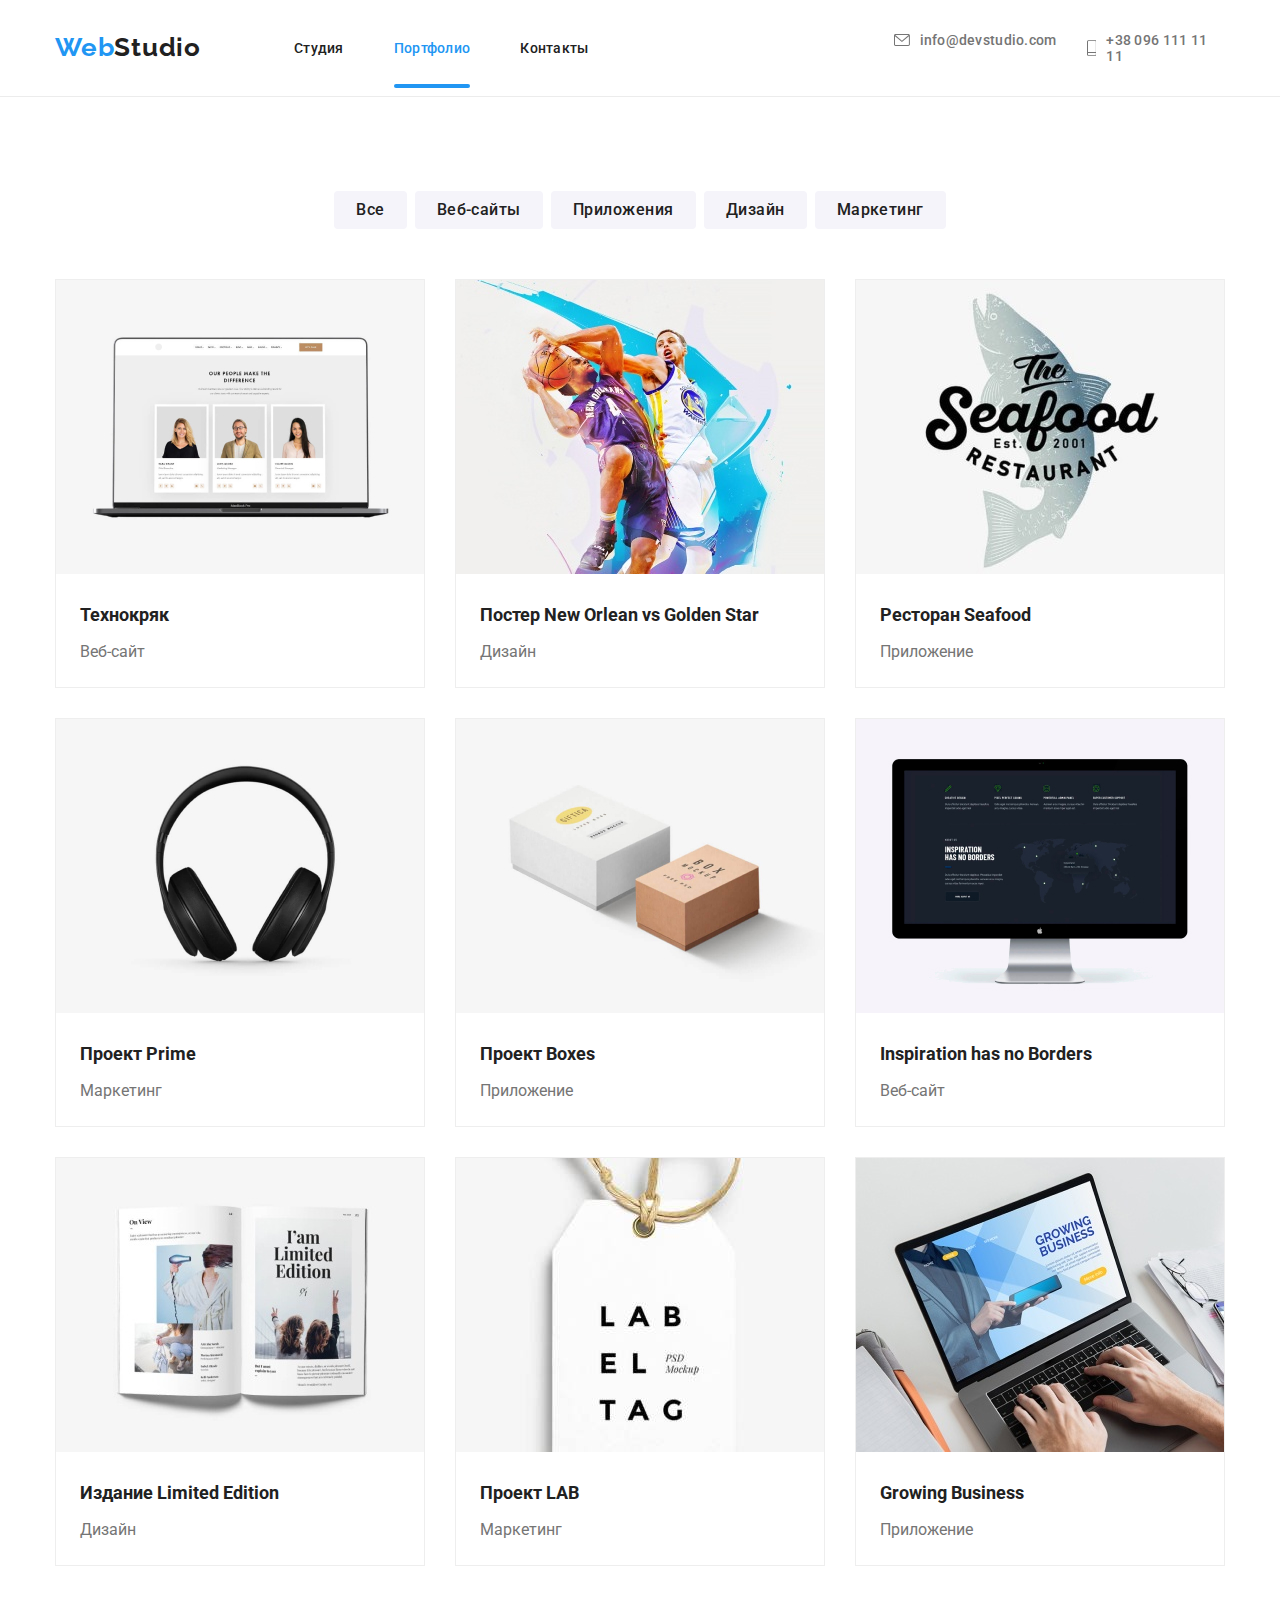
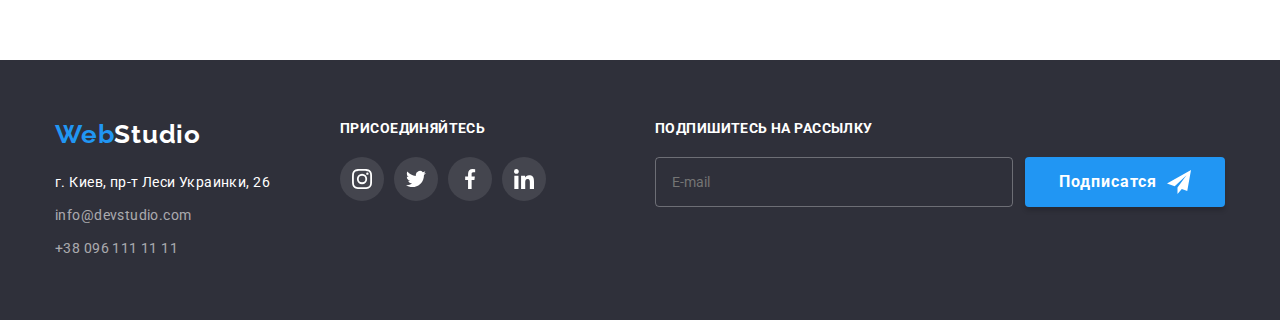
==== commit c04b6604: "добалены картинки на ретину" ====
--- a/portfolio.html
+++ b/portfolio.html
@@ -114,7 +114,15 @@
           <li class="projects__item">
             <a href="" class="projects__link link">
               <div class="box">
-                <img src="./image/tecnokrak.jpg" alt="Технокряк" width="370" />
+                <img
+                  srcset="
+                    ./image/technokryak.jpg    1x,
+                    ./image/technokryak@2x.jpg 2x
+                  "
+                  src="./image/tecnokryak.jpg"
+                  alt="Технокряк"
+                  width="370"
+                />
                 <div class="overlay">
                   <p>
                     Технокряк это современная площадка распространения
@@ -134,7 +142,11 @@
             <a href="" class="projects__link link">
               <div class="box">
                 <img
-                  src="./image/new-orlean-poster.jpg"
+                  srcset="
+                    ./image/goldenstar.jpg    1x,
+                    ./image/goldenstar@2x.jpg 2x
+                  "
+                  src="./image/goldenstar.jpg"
                   alt="Постер New Orlean vs Golden Star"
                   width="370"
                 />
@@ -159,6 +171,7 @@
             <a href="" class="projects__link link">
               <div class="box">
                 <img
+                  srcset="./image/seafood.jpg 1x, ./image/seafood@2x.jpg 2x"
                   src="./image/seafood.jpg"
                   alt="Ресторан Seafood"
                   width="370"
@@ -182,7 +195,11 @@
             <a href="" class="projects__link link">
               <div class="box">
                 <img
-                  src="./image/project-prime.jpg"
+                  srcset="
+                    ./image/headphones.jpg    1x,
+                    ./image/headphones@2x.jpg 2x
+                  "
+                  src="./image/headphones.jpg"
                   alt="Проект Prime"
                   width="370"
                 />
@@ -205,7 +222,8 @@
             <a href="" class="projects__link link">
               <div class="box">
                 <img
-                  src="./image/project-boxes.jpg"
+                  srcset="./image/boxes.jpg 1x, ./image/boxes@2x.jpg 2x"
+                  src="./image/boxes.jpg"
                   alt="Проект Boxes"
                   width="370"
                 />
@@ -228,7 +246,8 @@
             <a href="" class="projects__link link">
               <div class="box">
                 <img
-                  src="./image/web-site-no-borders.jpg"
+                  srcset="./image/desktop.jpg 1x, ./image/desktop@2x.jpg 2x"
+                  src="./image/desktop.jpg"
                   alt="Inspiration has no Borders"
                   width="370"
                 />
@@ -251,7 +270,11 @@
             <a href="" class="projects__link link">
               <div class="box">
                 <img
-                  src="./image/limited-idition.jpg"
+                  srcset="
+                    ./image/limited-edition.jpg 1x,
+                    ./image/limited-edition@2x  2x
+                  "
+                  src="./image/limited-edition.jpg"
                   alt="Издание Limited Edition"
                   width="370"
                 />
@@ -274,7 +297,8 @@
             <a href="" class="projects__link link">
               <div class="box">
                 <img
-                  src="./image/project-lab.jpg"
+                  srcset="./image/lab.jpg 1x, ./image/lab@2x.jpg 2x"
+                  src="./image/lab.jpg"
                   alt="Проект LAB"
                   width="370"
                 />
@@ -297,6 +321,10 @@
             <a href="" class="projects__link link">
               <div class="box">
                 <img
+                  srcset="
+                    ./image/growing-business.jpg    1x,
+                    ./image/growing-business@2x.jpg 2x
+                  "
                   src="./image/growing-business.jpg"
                   alt="Growing Business"
                   width="370"
--- a/css/main.min.css
+++ b/css/main.min.css
@@ -1,2 +1,2 @@
-body{color:#757575;font-family:Roboto;font-style:normal;font-weight:normal;font-size:14px}.list{list-style-type:none;margin:0px;padding:0px}.link{text-decoration:none;padding:0;margin:0}textarea{resize:none}.visualy-hidden{position:absolute;clip:rect(0 0 0 0);width:1px;height:1px;margin:-1px}.conteiner{margin-right:auto;margin-left:auto;padding-right:15px;padding-left:15px}@media screen and (min-width: 480px){.conteiner{width:480px}}@media screen and (min-width: 768px){.conteiner{width:768px}}@media screen and (min-width: 1200px){.conteiner{width:1200px}}.flexbox{display:flex}header{position:relative;border-bottom:1px solid #ececec;background-color:#fff}@media screen and (min-width: 768px){header{display:flex}}@media screen and (min-width: 768px){.page-header{display:flex;align-items:center}}.site-nav__item .current{color:#2196f3}.logo{display:inline-block;color:#212121;font-family:Raleway;font-weight:bold;font-size:26px;letter-spacing:0.03em}@media screen and (max-width: 768px){.logo{padding-top:16px;padding-bottom:16px}}@media screen and (min-width: 768px){.logo{margin-right:88px}}@media screen and (min-width: 1200px){.logo{margin-right:93px}}.logo__web{color:#2196f3}.logo__studio--black{color:#212121}.logo__studio--white{color:#fff}@media screen and (min-width: 768px){.navigation{display:flex;margin-right:84px}}@media screen and (min-width: 1200px){.navigation{margin-right:305px}}.site-nav{display:flex;flex-direction:column;align-items:center}@media screen and (max-width: 768px){.site-nav{margin:60px auto}}@media screen and (min-width: 768px){.site-nav{flex-direction:row}}.site-nav__item{position:relative}@media screen and (max-width: 768px){.site-nav__item:not(:last-child){margin-bottom:32px}}@media screen and (min-width: 768px){.site-nav__item:not(:last-child){margin-right:50px}}.site-nav__link{display:block;padding:8px 0px;color:#212121;font-weight:500;letter-spacing:0.02em;transition-property:color;transition-duration:250ms;transition-timing-function:cubic-bezier(0.4, 0, 0.2, 1)}.site-nav__link:hover,.site-nav__link:focus,.site-nav__link .logo:focus{color:#2196f3}@media screen and (min-width: 768px){.site-nav__link{padding:32px 0px}}.site-nav .current::after{content:'';position:absolute;bottom:0;right:0;left:0;height:4px;border-radius:2px;background-color:#2196f3}.menu-nav{font-size:18px}@media screen and (max-width: 768px){.menu-nav{display:none;position:absolute;top:100%;left:0;width:100%;background-color:#fff;border-top:solid 1px #ececec;z-index:10}.menu-nav.is-open{display:block}}@media screen and (min-width: 768px){.menu-nav{display:flex;font-size:12px}}@media screen and (min-width: 1200px){.menu-nav{font-size:14px}}.menu-button{position:absolute;border:none;background-color:transparent;padding:10px;right:0;top:0}@media screen and (min-width: 768px){.menu-button{display:none}}.menu-button .icon-close{display:none}.menu-button.is-open .icon-close{display:block}.menu-button.is-open .icon-menu{display:none}.contacts{display:flex;flex-direction:column}@media screen and (max-width: 768px){.contacts{align-items:center;padding-bottom:60px}}@media screen and (min-width: 768px){.contacts{margin:auto 0}}@media screen and (min-width: 1200px){.contacts{flex-direction:row}}@media screen and (max-width: 768px){.contacts__item:not(:last-child){margin-bottom:16px}}@media screen and (min-width: 1200px){.contacts__item:not(:last-child){margin-right:30px}}.contacts__link{display:flex;align-items:center;color:#757575;font-weight:500;letter-spacing:0.02em;transition-property:color;transition-duration:250ms;transition-timing-function:cubic-bezier(0.4, 0, 0.2, 1)}@media screen and (min-width: 768px){.contacts__link{padding:5px 0px}}@media screen and (min-width: 1200px){.contacts__link{padding:32px 0px}}.contacts__link:hover,.contacts__link:focus{color:#2196f3}.icon-phone{margin-right:10px;width:10px;height:16px;fill:#757575;transition-property:fill;transition-duration:250ms;transition-timing-function:cubic-bezier(0.4, 0, 0.2, 1)}@media screen and (min-width: 768px) and (max-width: 1200px){.icon-phone{width:10px;height:14px}}.icon-email{margin-right:10px;width:16px;height:12px;fill:#757575;transition-property:fill;transition-duration:250ms;transition-timing-function:cubic-bezier(0.4, 0, 0.2, 1)}@media screen and (min-width: 768px) and (max-width: 1200px){.icon-email{width:14px;height:10px}}.email:hover .icon-email,.contacts__link:focus .icon-email{fill:#2196f3}.phone:hover .icon-phone,.contacts__link:focus .icon-phone{fill:#2196f3}.hero{display:flex;flex-direction:column;justify-content:center;align-items:center;text-align:center;height:600px;margin:0 auto;margin-bottom:60px;color:#fff;background-color:#2f303a;background-image:linear-gradient(rgba(47,48,58,0.4), rgba(47,48,58,0.4)),url(../image/backgraund.jpg);background-repeat:no-repeat;background-position:center}@media screen and (min-width: 1200px){.hero{margin-bottom:94px}}.hero__title{margin:0px;margin-bottom:30px;font-size:26px}@media screen and (min-width: 1200px){.hero__title{font-size:44px}}.btn{display:inline-block;padding:10px 32px;border:0;box-shadow:0px 4px 4px rgba(0,0,0,0.15);border-radius:4px;color:#fff;background-color:#2196f3;font-style:normal;font-weight:bold;font-size:16px;line-height:30px;cursor:pointer}@media screen and (max-width: 1200px){.our-features{padding-bottom:60px}}@media screen and (min-width: 768px){.features{display:flex;flex-wrap:wrap;margin:0;padding:0}}.features__item{margin-bottom:30px;width:100%}.features__item:last-child{margin-bottom:0}@media screen and (min-width: 768px){.features__item{width:calc((100% - 30px) / 2);margin-right:30px}.features__item:nth-child(2n){margin-right:0}.features__item:nth-last-child(-n+3){margin-bottom:0}}@media screen and (min-width: 1200px){.features__item{width:calc((100% - 90px) / 4)}.features__item:not(:last-child){margin-right:30px}}.features__title{margin:0;margin-bottom:10px;text-align:center;color:#212121;font-weight:bold;font-size:14px;text-transform:uppercase}@media screen and (min-width: 768px){.features__title{text-align:left}}.features__text{margin:0;width:100%}.features__item::before{display:block;content:'';margin-bottom:30px;height:120px;border-radius:4px;background-color:#f5f4fa;background-repeat:no-repeat;background-position:50% 50%;background-size:70px}.features__item:nth-child(1)::before{background-image:url(../image/antenna.svg)}.features__item:nth-child(2)::before{background-image:url(../image/clock.svg)}.features__item:nth-child(3)::before{background-image:url(../image/astronaut.svg)}.features__item:nth-child(4)::before{background-image:url(../image/diagram.svg)}.doing{padding:60px 0}@media screen and (min-width: 1200px){.doing{padding:94px 0}}@media screen and (max-width: 1200px){.doing{display:none}}.doing__list{display:flex}.doing__title{margin:0px;margin-bottom:50px;text-align:center;color:#212121;font-style:normal;font-weight:bold;font-size:36px}.doing__item:not(:last-child){margin-right:30px}.doing__item{position:relative}.doing__list div{position:absolute;margin:0;display:flex;align-items:center;justify-content:center;width:100%;height:70px;bottom:3px;background-color:rgba(47,48,58,0.8)}.doing__text{padding:0;margin:0;color:#fff;font-weight:bold;font-size:14px;line-height:16px;letter-spacing:0.03em}.our-team{padding:60px 0;background-color:#f5f4fa}@media screen and (min-width: 1200px){.our-team{padding:94px 0}}@media screen and (min-width: 768px){.our-team__list{display:flex;flex-wrap:wrap}}.our-team__title{margin:0;margin-bottom:50px;text-align:center;color:#212121;font-style:normal;font-weight:bold;font-size:36px}.team-name{color:#212121;font-style:normal;font-weight:500;font-size:16px}.our-team__item{width:100%;box-shadow:0px 1px 3px rgba(0,0,0,0.12),0px 1px 1px rgba(0,0,0,0.14),0px 2px 1px rgba(0,0,0,0.2);border-radius:0px 0px 4px 4px}.our-team__item:not(:last-child){margin-bottom:30px}@media screen and (min-width: 768px){.our-team__item{width:calc(100% / 2 - 15px)}.our-team__item:nth-child(2n+1){margin-right:30px}.our-team__item:nth-last-child(-n+2){margin-bottom:0}}@media screen and (min-width: 1200px){.our-team__item{width:calc((100% - 90px) / 4)}.our-team__item:not(:last-child){margin-right:30px;margin-bottom:0}}.our-team__item img{width:100%}.our-team__name{margin:0;margin-top:30px;text-align:center;color:#212121;font-family:Roboto;font-style:normal;font-weight:500;font-size:16px}.our-team__item .position{margin:0;margin-top:10px;margin-bottom:16px;text-align:center;font-size:16px}.social-networks{display:flex;justify-content:center;padding:0;margin:0;padding-bottom:30px}.social-networks__link{display:flex;align-items:center;justify-content:center;padding:0;margin:0;width:44px;height:44px;border-radius:50%;fill:#afb1b8;transition-property:all;transition-duration:250ms;transition-timing-function:cubic-bezier(0.4, 0, 0.2, 1)}.social-networks__link:hover,.social-networks__link:focus{background-color:#2196f3}.social-networks__icon:not(:last-child){margin-right:10px}.network-icon{display:flex;align-items:center}.social-networks__link:hover .network-icon,.social-networks__link:focus .network-icon{fill:#fff;transition-property:all;transition-duration:250ms;transition-timing-function:cubic-bezier(0.4, 0, 0.2, 1)}.our-clients{padding:60px 0px}@media screen and (min-width: 1200px){.our-clients{padding:94px 0}}.our-clients__title{margin:0;margin-bottom:50px;text-align:center;color:#212121;font-weight:bold;font-size:36px}.clients__list{display:flex;flex-wrap:wrap}.our-clients__item{margin-right:30px;margin-bottom:30px;width:calc((100% - 30px) / 2)}@media screen and (min-width: 480px){.our-clients__item:nth-last-child(-n+2){margin-bottom:0}}@media screen and (min-width: 768px){.our-clients__item:nth-last-child(-n+3){margin-bottom:0}}.our-clients__item .clients__link:hover,.our-clients__item .clients__link:focus{fill:#2196f3;border-color:#2196f3}@media screen and (max-width: 768px){.our-clients__item:nth-child(2n){margin-right:0}}@media screen and (min-width: 768px){.our-clients__item{width:calc((100% - 60px) / 3)}}@media screen and (min-width: 768px) and (max-width: 1199px){.our-clients__item:nth-child(3n){margin-right:0}}@media screen and (min-width: 1200px){.our-clients__item{width:calc((100% - 30px * 5) / 6);margin-bottom:0}.our-clients__item:nth-child(6n){margin-right:0}}.our-clients__link{display:flex;align-items:center;justify-content:center;padding:0;margin:0;width:100%;height:90px;border:1px solid #afb1b8;border-radius:4px;transition-property:all;transition-duration:250ms;transition-timing-function:cubic-bezier(0.4, 0, 0.2, 1)}.our-clients__link:hover,.our-clients__link:focus{border-color:#2196f3}.our-clients__icon{fill:#afb1b8;transition-property:fill;transition-duration:250ms;transition-timing-function:cubic-bezier(0.4, 0, 0.2, 1)}.our-clients__link:hover .our-clients__icon,.our-clients__link:focus .our-clients__icon{fill:#2196f3}footer{padding:0;padding-top:60px;padding-bottom:60px;background-color:#2f303a}@media screen and (min-width: 1200px){.footer{display:flex}}.footer-info{display:inline-block;padding:0;margin:0;text-align:center;margin:0 auto;margin-bottom:60px}@media screen and (min-width: 1200px){.footer-info{margin:0;text-align:left}}.page-footer .conteiner .logo{padding:0;margin:0}.address{margin-top:20px}.address__item{display:inline-block;padding:0;margin:0;color:#fff;line-height:24px;letter-spacing:0.03em}.flexbox-footer{display:flex;flex-direction:column}@media screen and (min-width: 768px){.flexbox-footer{flex-direction:row}}.address{margin-top:20px}.address__item{display:inline-block;padding:0;margin:0;color:#fff;font-style:normal;line-height:24px;letter-spacing:0.03em}.contacts--footer{margin-top:9px}.contacts__item--footer:not(:first-child){margin-top:9px}.contacts__link--footer{display:inline-block;color:rgba(255,255,255,0.6);font-size:14px;line-height:24px;letter-spacing:0.03em;transition-property:color;transition-duration:250ms;transition-timing-function:cubic-bezier(0.4, 0, 0.2, 1)}.contacts__link--footer:hover,.contacts__link--footer:focus{color:#2196f3}footer .join-in{display:inline-block;padding:0;margin:0 auto;margin-bottom:60px;text-align:center}@media screen and (min-width: 1200px){footer .join-in{margin:0;margin-left:70px;text-align:left}}.join-in__title{padding:0;margin:0;margin-bottom:20px;color:#fff;font-weight:bold;letter-spacing:0.03em;text-transform:uppercase}.social-networks--footer{display:flex;padding:0;margin:0}.network-icon--footer{fill:#fff}.social-networks__icon--footer:not(:last-child){margin-right:10px}.social-networks__link--footer{display:flex;align-items:center;justify-content:center;padding:0;margin:0;width:44px;height:44px;border-radius:50%;background-color:rgba(255,255,255,0.1);transition-property:all;transition-duration:250ms;transition-timing-function:cubic-bezier(0.4, 0, 0.2, 1)}.social-networks__link--footer:hover,.social-networks__link--footer:focus{background-color:#2196f3}.subscribe{display:inline-block;padding:0;margin:0;text-align:center}@media screen and (max-width: 1200px){.subscribe{width:100%}}@media screen and (min-width: 1200px){.subscribe{margin-left:auto}}.subscribe__title{display:block;padding:0;margin:0;text-align:center;margin-bottom:20px;color:#fff;font-weight:bold;font-size:14px;letter-spacing:0.03em;text-transform:uppercase}@media screen and (min-width: 1200px){.subscribe__title{text-align:left}}.subscribe__form{padding:0;margin:0}@media screen and (min-width: 1200px){.subscribe__form{display:flex}}.subscribe__input::placeholder{margin-left:16px}.subscribe__input{padding-left:16px;width:450px;height:50px;border:1px solid rgba(255,255,255,0.3);box-sizing:border-box;border-radius:4px;background:transparent;color:#fff}@media screen and (min-width: 1200px){.subscribe__input{width:358px}}.subscribe__btn{display:flex;align-items:center;justify-content:center;margin:0 auto;margin-top:20px;width:200px;height:50px;box-shadow:0px 4px 4px rgba(0,0,0,0.15);border:0;border-radius:4px;background:#2196f3;color:#fff;font-style:normal;font-weight:bold;font-size:16px;line-height:30px;letter-spacing:0.06em;cursor:pointer}@media screen and (min-width: 1200px){.subscribe__btn{margin-left:12px;margin-top:0}}.subscribe__send-icon{padding:0;margin:0;margin-left:10px;width:24px;height:24px;fill:#fff}.backdrop{position:fixed;top:0;left:0;width:100%;height:100%;background-color:rgba(0,0,0,0.7);opacity:1;transition:opacity 250ms cubic-bezier(0.4, 0, 0.2, 1)}.is-hidden{opacity:0;pointer-events:none}.modal{position:absolute;top:50%;left:50%;width:450px;height:581px;background-color:#fff;transform:translate(-50%, -50%) scale(1);transition:transform 250ms cubic-bezier(0.4, 0, 0.2, 1)}@media screen and (min-width: 1200px){.modal{width:528px}}.modal__closebtn{position:absolute;top:8px;right:8px;width:30px;height:30px;border:1px solid rgba(0,0,0,0.1);border-radius:50%;fill:#212121;background-color:#fff;cursor:pointer;transition:all 250ms cubic-bezier(0.4, 0, 0.2, 1)}.modal__closebtn:hover{color:#2196f3}.form{padding:40px;margin-right:auto;margin-left:auto;text-align:center}.form__title{text-align:center;padding:0;margin:0;color:#212121;font-weight:bold;font-size:20px;line-height:23px;letter-spacing:0.03em}.form-field{position:relative;text-align:left}.form-field__label{display:inline-block;margin-top:10px;margin-bottom:4px;font-size:12px;line-height:14px;letter-spacing:0.01em}.form-field__input{width:100%;height:40px;padding-left:42px;border:1px solid rgba(33,33,33,0.2);border-radius:4px;background-color:transparent;font-size:16px;transition:all 250ms cubic-bezier(0.4, 0, 0.2, 1)}.form-icon{position:absolute;bottom:calc(50% - 21px);left:14px;transition:all 250ms cubic-bezier(0.4, 0, 0.2, 1)}.form-field__input:focus{border-color:#2196f3;outline:none}.form-field__input:focus+.form-icon{fill:#2196f3}.comment{height:120px;width:100%;padding:12px 16px;font-size:14px;line-height:16px;letter-spacing:0.01em}.comment::placeholder{color:rgba(117,117,117,0.5)}.comment:focus{outline:none}.checkbox-field{margin-top:20px;display:flex;justify-content:center}.checkbox{display:inline-block;cursor:pointer}.checkbox-field__icon{display:inline-block;width:16px;height:15px;margin-right:7px;border:solid 2px #212121;border-radius:2px;cursor:pointer}.checkbox:checked+.checkbox-field__icon{background-image:url(../image/icon-check.svg);background-color:#2196f3;border-color:#2196f3;background-size:contain;background-origin:border-box}.checkbox-field__text{display:flex;align-items:center;color:#757575;font-size:12px;letter-spacing:0.03em;cursor:pointer}@media screen and (min-width: 1200px){.checkbox-field__text{font-size:14px}}.checkbox__link{border-bottom:solid 1px #2196f3;margin-left:5px;color:#2196f3;line-height:0.85}.modal__btn-submit{margin-top:30px;margin-left:auto;margin-right:auto}.our-projects{margin:0px auto;padding:60px 0}@media screen and (min-width: 1200px){.our-projects{padding:94px 0}}.sort-btn{display:flex;flex-wrap:wrap}@media screen and (max-width: 768px){.sort-btn{flex-wrap:wrap}}@media screen and (min-width: 768px){.sort-btn{justify-content:center}}.sort-btn__item-sort{padding:6px 22px;display:inline-block;border:0;border-radius:4px;color:#212121;background-color:#f5f4fa;cursor:pointer;font-style:normal;font-weight:500;font-size:16px;line-height:26px;letter-spacing:0.03em;transition-property:all;transition-duration:250ms;transition-timing-function:cubic-bezier(0.4, 0, 0.2, 1)}.sort-btn__item-sort:hover,.sort-btn__item-sort:focus{box-shadow:0px 3px 1px rgba(0,0,0,0.1),0px 1px 2px rgba(0,0,0,0.08),0px 2px 2px rgba(0,0,0,0.12);border-radius:4px;outline:none;color:#fff;background-color:#2196f3}@media screen and (max-width: 768px){.sort-btn__item-sort{margin-bottom:15px}}.sort-btn__item:not(:last-child){margin-right:8px}.projects{display:flex;flex-wrap:wrap;margin-top:50px}.projects .box{position:relative;overflow:hidden}.projects__item{display:block;margin-right:30px;margin-bottom:30px;border:1px solid #eeeeee;transition-property:all;transition-duration:250ms;transition-timing-function:cubic-bezier(0.4, 0, 0.2, 1)}.projects__item:hover{box-shadow:0px 1px 1px rgba(0,0,0,0.12),0px 4px 4px rgba(0,0,0,0.06),1px 4px 6px rgba(0,0,0,0.16)}@media screen and (min-width: 768px) and (max-width: 1200px){.projects__item{width:calc(100% / 2 - 30px)}.projects__item:nth-child(2n){margin-right:0}}@media screen and (min-width: 1200px){.projects__item{width:370px}.projects__item:nth-child(3n){margin-right:0px}.projects__item:nth-last-child(-n+3){margin-bottom:0}}.projects__item:hover .overlay,.projects__item:focus .overlay{transform:translatey(0)}@media screen and (max-width: 768px){.projects__item img{width:450px}}.projects__title{margin:0;margin-bottom:4px;color:#212121;font-style:normal;font-weight:bold;font-size:18px;line-height:36px}.projects__position{margin:0;color:#757575;font-style:normal;font-weight:normal;font-size:16px;line-height:30px}.projects__text{padding-top:20px;padding-bottom:20px;padding-left:24px}.overlay{position:absolute;display:flex;align-items:center;padding:0 24px;top:0;left:0;width:100%;height:100%;background-color:rgba(33,150,243,0.9);transform:translatey(100%);transition-property:all;transition-duration:250ms;transition-timing-function:cubic-bezier(0.4, 0, 0.2, 1)}.overlay>p{display:flex;padding:0;margin:0;color:#fff;font-style:normal;font-weight:normal;font-size:18px;line-height:28px;letter-spacing:0.03em}.overlay code{display:inline-block;padding:2px 4px;border-radius:2px;background-color:#fff;color:#2a2a2a}
+body{color:#757575;font-family:Roboto;font-style:normal;font-weight:normal;font-size:14px}.list{list-style-type:none;margin:0px;padding:0px}.link{text-decoration:none;padding:0;margin:0}textarea{resize:none}.visualy-hidden{position:absolute;clip:rect(0 0 0 0);width:1px;height:1px;margin:-1px}.conteiner{margin-right:auto;margin-left:auto;padding-right:15px;padding-left:15px}@media screen and (min-width: 480px){.conteiner{width:480px}}@media screen and (min-width: 768px){.conteiner{width:768px}}@media screen and (min-width: 1200px){.conteiner{width:1200px}}.flexbox{display:flex}header{position:relative;border-bottom:1px solid #ececec;background-color:#fff}@media screen and (min-width: 768px){header{display:flex}}@media screen and (min-width: 768px){.page-header{display:flex;align-items:center}}.site-nav__item .current{color:#2196f3}.logo{display:inline-block;color:#212121;font-family:Raleway;font-weight:bold;font-size:26px;letter-spacing:0.03em}@media screen and (max-width: 768px){.logo{padding-top:16px;padding-bottom:16px}}@media screen and (min-width: 768px){.logo{margin-right:88px}}@media screen and (min-width: 1200px){.logo{margin-right:93px}}.logo__web{color:#2196f3}.logo__studio--black{color:#212121}.logo__studio--white{color:#fff}@media screen and (min-width: 768px){.navigation{display:flex;margin-right:84px}}@media screen and (min-width: 1200px){.navigation{margin-right:305px}}.site-nav{display:flex;flex-direction:column;align-items:center}@media screen and (max-width: 768px){.site-nav{margin:60px auto}}@media screen and (min-width: 768px){.site-nav{flex-direction:row}}.site-nav__item{position:relative}@media screen and (max-width: 768px){.site-nav__item:not(:last-child){margin-bottom:32px}}@media screen and (min-width: 768px){.site-nav__item:not(:last-child){margin-right:50px}}.site-nav__link{display:block;padding:8px 0px;color:#212121;font-weight:500;letter-spacing:0.02em;transition-property:color;transition-duration:250ms;transition-timing-function:cubic-bezier(0.4, 0, 0.2, 1)}.site-nav__link:hover,.site-nav__link:focus,.site-nav__link .logo:focus{color:#2196f3}@media screen and (min-width: 768px){.site-nav__link{padding:32px 0px}}.site-nav .current::after{content:'';position:absolute;bottom:0;right:0;left:0;height:4px;border-radius:2px;background-color:#2196f3}.menu-nav{font-size:18px}@media screen and (max-width: 768px){.menu-nav{display:none;position:absolute;top:100%;left:0;width:100%;background-color:#fff;border-top:solid 1px #ececec;box-shadow:0px 4px 8px rgba(0,0,0,0.04),0px 2px 4px rgba(0,0,0,0.08),0px 1px 3px rgba(0,0,0,0.16);box-shadow:0px 4px 8px rgba(0,0,0,0.04),0px 2px 4px rgba(0,0,0,0.08),0px 1px 3px rgba(0,0,0,0.16);z-index:10}.menu-nav.is-open{display:block}}@media screen and (min-width: 768px){.menu-nav{display:flex;font-size:12px}}@media screen and (min-width: 1200px){.menu-nav{font-size:14px}}.menu-button{position:absolute;border:none;background-color:transparent;padding:10px;right:0;top:0}@media screen and (min-width: 768px){.menu-button{display:none}}.menu-button .icon-close{display:none}.menu-button.is-open .icon-close{display:block}.menu-button.is-open .icon-menu{display:none}.contacts{display:flex;flex-direction:column}@media screen and (max-width: 768px){.contacts{align-items:center;padding-bottom:60px}}@media screen and (min-width: 768px){.contacts{margin:auto 0}}@media screen and (min-width: 1200px){.contacts{flex-direction:row}}@media screen and (max-width: 768px){.contacts__item:not(:last-child){margin-bottom:16px}}@media screen and (min-width: 1200px){.contacts__item:not(:last-child){margin-right:30px}}.contacts__link{display:flex;align-items:center;color:#757575;font-weight:500;letter-spacing:0.02em;transition-property:color;transition-duration:250ms;transition-timing-function:cubic-bezier(0.4, 0, 0.2, 1)}@media screen and (min-width: 768px){.contacts__link{padding:5px 0px}}@media screen and (min-width: 1200px){.contacts__link{padding:32px 0px}}.contacts__link:hover,.contacts__link:focus{color:#2196f3}.icon-phone{margin-right:10px;width:10px;height:16px;fill:#757575;transition-property:fill;transition-duration:250ms;transition-timing-function:cubic-bezier(0.4, 0, 0.2, 1)}@media screen and (min-width: 768px) and (max-width: 1200px){.icon-phone{width:10px;height:14px}}.icon-email{margin-right:10px;width:16px;height:12px;fill:#757575;transition-property:fill;transition-duration:250ms;transition-timing-function:cubic-bezier(0.4, 0, 0.2, 1)}@media screen and (min-width: 768px) and (max-width: 1200px){.icon-email{width:14px;height:10px}}.email:hover .icon-email,.contacts__link:focus .icon-email{fill:#2196f3}.phone:hover .icon-phone,.contacts__link:focus .icon-phone{fill:#2196f3}.hero{display:flex;flex-direction:column;justify-content:center;align-items:center;text-align:center;height:600px;margin:0 auto;margin-bottom:60px;color:#fff;background-color:#2f303a;background-image:linear-gradient(rgba(47,48,58,0.4), rgba(47,48,58,0.4)),url(../image/backgraund.jpg);background-repeat:no-repeat;background-position:center}@media screen and (min-width: 1200px){.hero{margin-bottom:94px}}.hero__title{margin:0px;margin-bottom:30px;font-size:26px}@media screen and (min-width: 1200px){.hero__title{font-size:44px}}.btn{display:inline-block;padding:10px 32px;border:0;box-shadow:0px 4px 4px rgba(0,0,0,0.15);border-radius:4px;color:#fff;background-color:#2196f3;font-style:normal;font-weight:bold;font-size:16px;line-height:30px;cursor:pointer}@media screen and (max-width: 1200px){.our-features{padding-bottom:60px}}@media screen and (min-width: 768px){.features{display:flex;flex-wrap:wrap;margin:0;padding:0}}.features__item{margin-bottom:30px;width:100%}.features__item:last-child{margin-bottom:0}@media screen and (min-width: 768px){.features__item{width:calc((100% - 30px) / 2);margin-right:30px}.features__item:nth-child(2n){margin-right:0}.features__item:nth-last-child(-n+3){margin-bottom:0}}@media screen and (min-width: 1200px){.features__item{width:calc((100% - 90px) / 4)}.features__item:not(:last-child){margin-right:30px}}.features__title{margin:0;margin-bottom:10px;text-align:center;color:#212121;font-weight:bold;font-size:14px;text-transform:uppercase}@media screen and (min-width: 768px){.features__title{text-align:left}}.features__text{margin:0;width:100%}.features__item::before{display:block;content:'';margin-bottom:30px;height:120px;border-radius:4px;background-color:#f5f4fa;background-repeat:no-repeat;background-position:50% 50%;background-size:70px}.features__item:nth-child(1)::before{background-image:url(../image/antenna.svg)}.features__item:nth-child(2)::before{background-image:url(../image/clock.svg)}.features__item:nth-child(3)::before{background-image:url(../image/astronaut.svg)}.features__item:nth-child(4)::before{background-image:url(../image/diagram.svg)}.doing{padding:60px 0}@media screen and (min-width: 1200px){.doing{padding:94px 0}}@media screen and (max-width: 1200px){.doing{display:none}}.doing__list{display:flex}.doing__title{margin:0px;margin-bottom:50px;text-align:center;color:#212121;font-style:normal;font-weight:bold;font-size:36px}.doing__item:not(:last-child){margin-right:30px}.doing__item{position:relative}.doing__list div{position:absolute;margin:0;display:flex;align-items:center;justify-content:center;width:100%;height:70px;bottom:3px;background-color:rgba(47,48,58,0.8)}.doing__text{padding:0;margin:0;color:#fff;font-weight:bold;font-size:14px;line-height:16px;letter-spacing:0.03em}.our-team{padding:60px 0;background-color:#f5f4fa}@media screen and (min-width: 1200px){.our-team{padding:94px 0}}@media screen and (min-width: 768px){.our-team__list{display:flex;flex-wrap:wrap}}.our-team__title{margin:0;margin-bottom:50px;text-align:center;color:#212121;font-style:normal;font-weight:bold;font-size:36px}.team-name{color:#212121;font-style:normal;font-weight:500;font-size:16px}.our-team__item{width:100%;box-shadow:0px 1px 3px rgba(0,0,0,0.12),0px 1px 1px rgba(0,0,0,0.14),0px 2px 1px rgba(0,0,0,0.2);border-radius:0px 0px 4px 4px}.our-team__item:not(:last-child){margin-bottom:30px}@media screen and (min-width: 768px){.our-team__item{width:calc(100% / 2 - 15px)}.our-team__item:nth-child(2n+1){margin-right:30px}.our-team__item:nth-last-child(-n+2){margin-bottom:0}}@media screen and (min-width: 1200px){.our-team__item{width:calc((100% - 90px) / 4)}.our-team__item:not(:last-child){margin-right:30px;margin-bottom:0}}.our-team__item img{width:100%}.our-team__name{margin:0;margin-top:30px;text-align:center;color:#212121;font-family:Roboto;font-style:normal;font-weight:500;font-size:16px}.our-team__item .position{margin:0;margin-top:10px;margin-bottom:16px;text-align:center;font-size:16px}.social-networks{display:flex;justify-content:center;padding:0;margin:0;padding-bottom:30px}.social-networks__link{display:flex;align-items:center;justify-content:center;padding:0;margin:0;width:44px;height:44px;border-radius:50%;fill:#afb1b8;transition-property:all;transition-duration:250ms;transition-timing-function:cubic-bezier(0.4, 0, 0.2, 1)}.social-networks__link:hover,.social-networks__link:focus{background-color:#2196f3}.social-networks__icon:not(:last-child){margin-right:10px}.network-icon{display:flex;align-items:center}.social-networks__link:hover .network-icon,.social-networks__link:focus .network-icon{fill:#fff;transition-property:all;transition-duration:250ms;transition-timing-function:cubic-bezier(0.4, 0, 0.2, 1)}.our-clients{padding:60px 0px}@media screen and (min-width: 1200px){.our-clients{padding:94px 0}}.our-clients__title{margin:0;margin-bottom:50px;text-align:center;color:#212121;font-weight:bold;font-size:36px}.clients__list{display:flex;flex-wrap:wrap}.our-clients__item{margin-right:30px;margin-bottom:30px;width:calc((100% - 30px) / 2)}@media screen and (min-width: 480px){.our-clients__item:nth-last-child(-n+2){margin-bottom:0}}@media screen and (min-width: 768px){.our-clients__item:nth-last-child(-n+3){margin-bottom:0}}.our-clients__item .clients__link:hover,.our-clients__item .clients__link:focus{fill:#2196f3;border-color:#2196f3}@media screen and (max-width: 768px){.our-clients__item:nth-child(2n){margin-right:0}}@media screen and (min-width: 768px){.our-clients__item{width:calc((100% - 60px) / 3)}}@media screen and (min-width: 768px) and (max-width: 1199px){.our-clients__item:nth-child(3n){margin-right:0}}@media screen and (min-width: 1200px){.our-clients__item{width:calc((100% - 30px * 5) / 6);margin-bottom:0}.our-clients__item:nth-child(6n){margin-right:0}}.our-clients__link{display:flex;align-items:center;justify-content:center;padding:0;margin:0;width:100%;height:90px;border:1px solid #afb1b8;border-radius:4px;transition-property:all;transition-duration:250ms;transition-timing-function:cubic-bezier(0.4, 0, 0.2, 1)}.our-clients__link:hover,.our-clients__link:focus{border-color:#2196f3}.our-clients__icon{fill:#afb1b8;transition-property:fill;transition-duration:250ms;transition-timing-function:cubic-bezier(0.4, 0, 0.2, 1)}.our-clients__link:hover .our-clients__icon,.our-clients__link:focus .our-clients__icon{fill:#2196f3}footer{padding:0;padding-top:60px;padding-bottom:60px;background-color:#2f303a}@media screen and (min-width: 1200px){.footer{display:flex}}.footer-info{display:inline-block;padding:0;margin:0;text-align:center;margin:0 auto;margin-bottom:60px}@media screen and (min-width: 1200px){.footer-info{margin:0;text-align:left}}.page-footer .conteiner .logo{padding:0;margin:0}.address{margin-top:20px}.address__item{display:inline-block;padding:0;margin:0;color:#fff;line-height:24px;letter-spacing:0.03em}.flexbox-footer{display:flex;flex-direction:column}@media screen and (min-width: 768px){.flexbox-footer{flex-direction:row}}.address{margin-top:20px}.address__item{display:inline-block;padding:0;margin:0;color:#fff;font-style:normal;line-height:24px;letter-spacing:0.03em}.contacts--footer{margin-top:9px}.contacts__item--footer:not(:first-child){margin-top:9px}.contacts__link--footer{display:inline-block;color:rgba(255,255,255,0.6);font-size:14px;line-height:24px;letter-spacing:0.03em;transition-property:color;transition-duration:250ms;transition-timing-function:cubic-bezier(0.4, 0, 0.2, 1)}.contacts__link--footer:hover,.contacts__link--footer:focus{color:#2196f3}footer .join-in{display:inline-block;padding:0;margin:0 auto;margin-bottom:60px;text-align:center}@media screen and (min-width: 1200px){footer .join-in{margin:0;margin-left:70px;text-align:left}}.join-in__title{padding:0;margin:0;margin-bottom:20px;color:#fff;font-weight:bold;letter-spacing:0.03em;text-transform:uppercase}.social-networks--footer{display:flex;padding:0;margin:0}.network-icon--footer{fill:#fff}.social-networks__icon--footer:not(:last-child){margin-right:10px}.social-networks__link--footer{display:flex;align-items:center;justify-content:center;padding:0;margin:0;width:44px;height:44px;border-radius:50%;background-color:rgba(255,255,255,0.1);transition-property:all;transition-duration:250ms;transition-timing-function:cubic-bezier(0.4, 0, 0.2, 1)}.social-networks__link--footer:hover,.social-networks__link--footer:focus{background-color:#2196f3}.subscribe{display:inline-block;padding:0;margin:0;text-align:center}@media screen and (max-width: 1200px){.subscribe{width:100%}}@media screen and (min-width: 1200px){.subscribe{margin-left:auto}}.subscribe__title{display:block;padding:0;margin:0;text-align:center;margin-bottom:20px;color:#fff;font-weight:bold;font-size:14px;letter-spacing:0.03em;text-transform:uppercase}@media screen and (min-width: 1200px){.subscribe__title{text-align:left}}.subscribe__form{padding:0;margin:0}@media screen and (min-width: 1200px){.subscribe__form{display:flex}}.subscribe__input::placeholder{margin-left:16px}.subscribe__input{padding-left:16px;width:100%;height:50px;border:1px solid rgba(255,255,255,0.3);box-sizing:border-box;border-radius:4px;background:transparent;color:#fff}@media screen and (min-width: 480px){.subscribe__input{width:450px}}@media screen and (min-width: 1200px){.subscribe__input{width:358px}}.subscribe__btn{display:flex;align-items:center;justify-content:center;margin:0 auto;margin-top:20px;width:200px;height:50px;box-shadow:0px 4px 4px rgba(0,0,0,0.15);border:0;border-radius:4px;background:#2196f3;color:#fff;font-style:normal;font-weight:bold;font-size:16px;line-height:30px;letter-spacing:0.06em;cursor:pointer}@media screen and (min-width: 1200px){.subscribe__btn{margin-left:12px;margin-top:0}}.subscribe__send-icon{padding:0;margin:0;margin-left:10px;width:24px;height:24px;fill:#fff}.backdrop{position:fixed;top:0;left:0;width:100%;height:100%;background-color:rgba(0,0,0,0.7);opacity:1;transition:opacity 250ms cubic-bezier(0.4, 0, 0.2, 1)}.is-hidden{opacity:0;pointer-events:none}.modal{position:absolute;top:50%;left:50%;width:450px;height:581px;background-color:#fff;transform:translate(-50%, -50%) scale(1);transition:transform 250ms cubic-bezier(0.4, 0, 0.2, 1)}@media screen and (min-width: 1200px){.modal{width:528px}}.modal__closebtn{position:absolute;top:8px;right:8px;width:30px;height:30px;border:1px solid rgba(0,0,0,0.1);border-radius:50%;fill:#212121;background-color:#fff;cursor:pointer;transition:all 250ms cubic-bezier(0.4, 0, 0.2, 1)}.modal__closebtn:hover{color:#2196f3}.form{padding:40px;margin-right:auto;margin-left:auto;text-align:center}.form__title{text-align:center;padding:0;margin:0;color:#212121;font-weight:bold;font-size:20px;line-height:23px;letter-spacing:0.03em}.form-field{position:relative;text-align:left}.form-field__label{display:inline-block;margin-top:10px;margin-bottom:4px;font-size:12px;line-height:14px;letter-spacing:0.01em}.form-field__input{width:100%;height:40px;padding-left:42px;border:1px solid rgba(33,33,33,0.2);border-radius:4px;background-color:transparent;font-size:16px;transition:all 250ms cubic-bezier(0.4, 0, 0.2, 1)}.form-icon{position:absolute;bottom:calc(50% - 21px);left:14px;transition:all 250ms cubic-bezier(0.4, 0, 0.2, 1)}.form-field__input:focus{border-color:#2196f3;outline:none}.form-field__input:focus+.form-icon{fill:#2196f3}.comment{height:120px;width:100%;padding:12px 16px;font-size:14px;line-height:16px;letter-spacing:0.01em}.comment::placeholder{color:rgba(117,117,117,0.5)}.comment:focus{outline:none}.checkbox-field{margin-top:20px;display:flex;justify-content:center}.checkbox{display:inline-block;cursor:pointer}.checkbox-field__icon{display:inline-block;width:16px;height:15px;margin-right:7px;border:solid 2px #212121;border-radius:2px;cursor:pointer}.checkbox:checked+.checkbox-field__icon{background-image:url(../image/icon-check.svg);background-color:#2196f3;border-color:#2196f3;background-size:contain;background-origin:border-box}.checkbox-field__text{display:flex;align-items:center;color:#757575;font-size:12px;letter-spacing:0.03em;cursor:pointer}@media screen and (min-width: 1200px){.checkbox-field__text{font-size:14px}}.checkbox__link{border-bottom:solid 1px #2196f3;margin-left:5px;color:#2196f3;line-height:0.85}.modal__btn-submit{margin-top:30px;margin-left:auto;margin-right:auto}.our-projects{margin:0px auto;padding:60px 0}@media screen and (min-width: 1200px){.our-projects{padding:94px 0}}.sort-btn{display:flex;flex-wrap:wrap}@media screen and (max-width: 768px){.sort-btn{flex-wrap:wrap}}@media screen and (min-width: 768px){.sort-btn{justify-content:center}}.sort-btn__item-sort{padding:6px 22px;display:inline-block;border:0;border-radius:4px;color:#212121;background-color:#f5f4fa;cursor:pointer;font-style:normal;font-weight:500;font-size:16px;line-height:26px;letter-spacing:0.03em;transition-property:all;transition-duration:250ms;transition-timing-function:cubic-bezier(0.4, 0, 0.2, 1)}.sort-btn__item-sort:hover,.sort-btn__item-sort:focus{box-shadow:0px 3px 1px rgba(0,0,0,0.1),0px 1px 2px rgba(0,0,0,0.08),0px 2px 2px rgba(0,0,0,0.12);border-radius:4px;outline:none;color:#fff;background-color:#2196f3}@media screen and (max-width: 768px){.sort-btn__item-sort{margin-bottom:15px}}.sort-btn__item:not(:last-child){margin-right:8px}.projects{display:flex;flex-wrap:wrap;margin-top:50px}.projects .box{position:relative;overflow:hidden}.projects__item{display:block;margin-right:30px;margin-bottom:30px;border:1px solid #eeeeee;transition-property:all;transition-duration:250ms;transition-timing-function:cubic-bezier(0.4, 0, 0.2, 1)}.projects__item:hover{box-shadow:0px 1px 1px rgba(0,0,0,0.12),0px 4px 4px rgba(0,0,0,0.06),1px 4px 6px rgba(0,0,0,0.16)}@media screen and (min-width: 768px) and (max-width: 1200px){.projects__item{width:calc(100% / 2 - 30px)}.projects__item:nth-child(2n){margin-right:0}}@media screen and (min-width: 1200px){.projects__item{width:370px}.projects__item:nth-child(3n){margin-right:0px}.projects__item:nth-last-child(-n+3){margin-bottom:0}}.projects__item:hover .overlay,.projects__item:focus .overlay{transform:translatey(0)}@media screen and (max-width: 768px){.projects__item img{width:100%}}.projects__title{margin:0;margin-bottom:4px;color:#212121;font-style:normal;font-weight:bold;font-size:18px;line-height:36px}.projects__position{margin:0;color:#757575;font-style:normal;font-weight:normal;font-size:16px;line-height:30px}.projects__text{padding-top:20px;padding-bottom:20px;padding-left:24px}.overlay{position:absolute;display:flex;align-items:center;padding:0 24px;top:0;left:0;width:100%;height:100%;background-color:rgba(33,150,243,0.9);transform:translatey(100%);transition-property:all;transition-duration:250ms;transition-timing-function:cubic-bezier(0.4, 0, 0.2, 1)}.overlay>p{display:flex;padding:0;margin:0;color:#fff;font-style:normal;font-weight:normal;font-size:18px;line-height:28px;letter-spacing:0.03em}.overlay code{display:inline-block;padding:2px 4px;border-radius:2px;background-color:#fff;color:#2a2a2a}
 /*# sourceMappingURL=main.min.css.map */